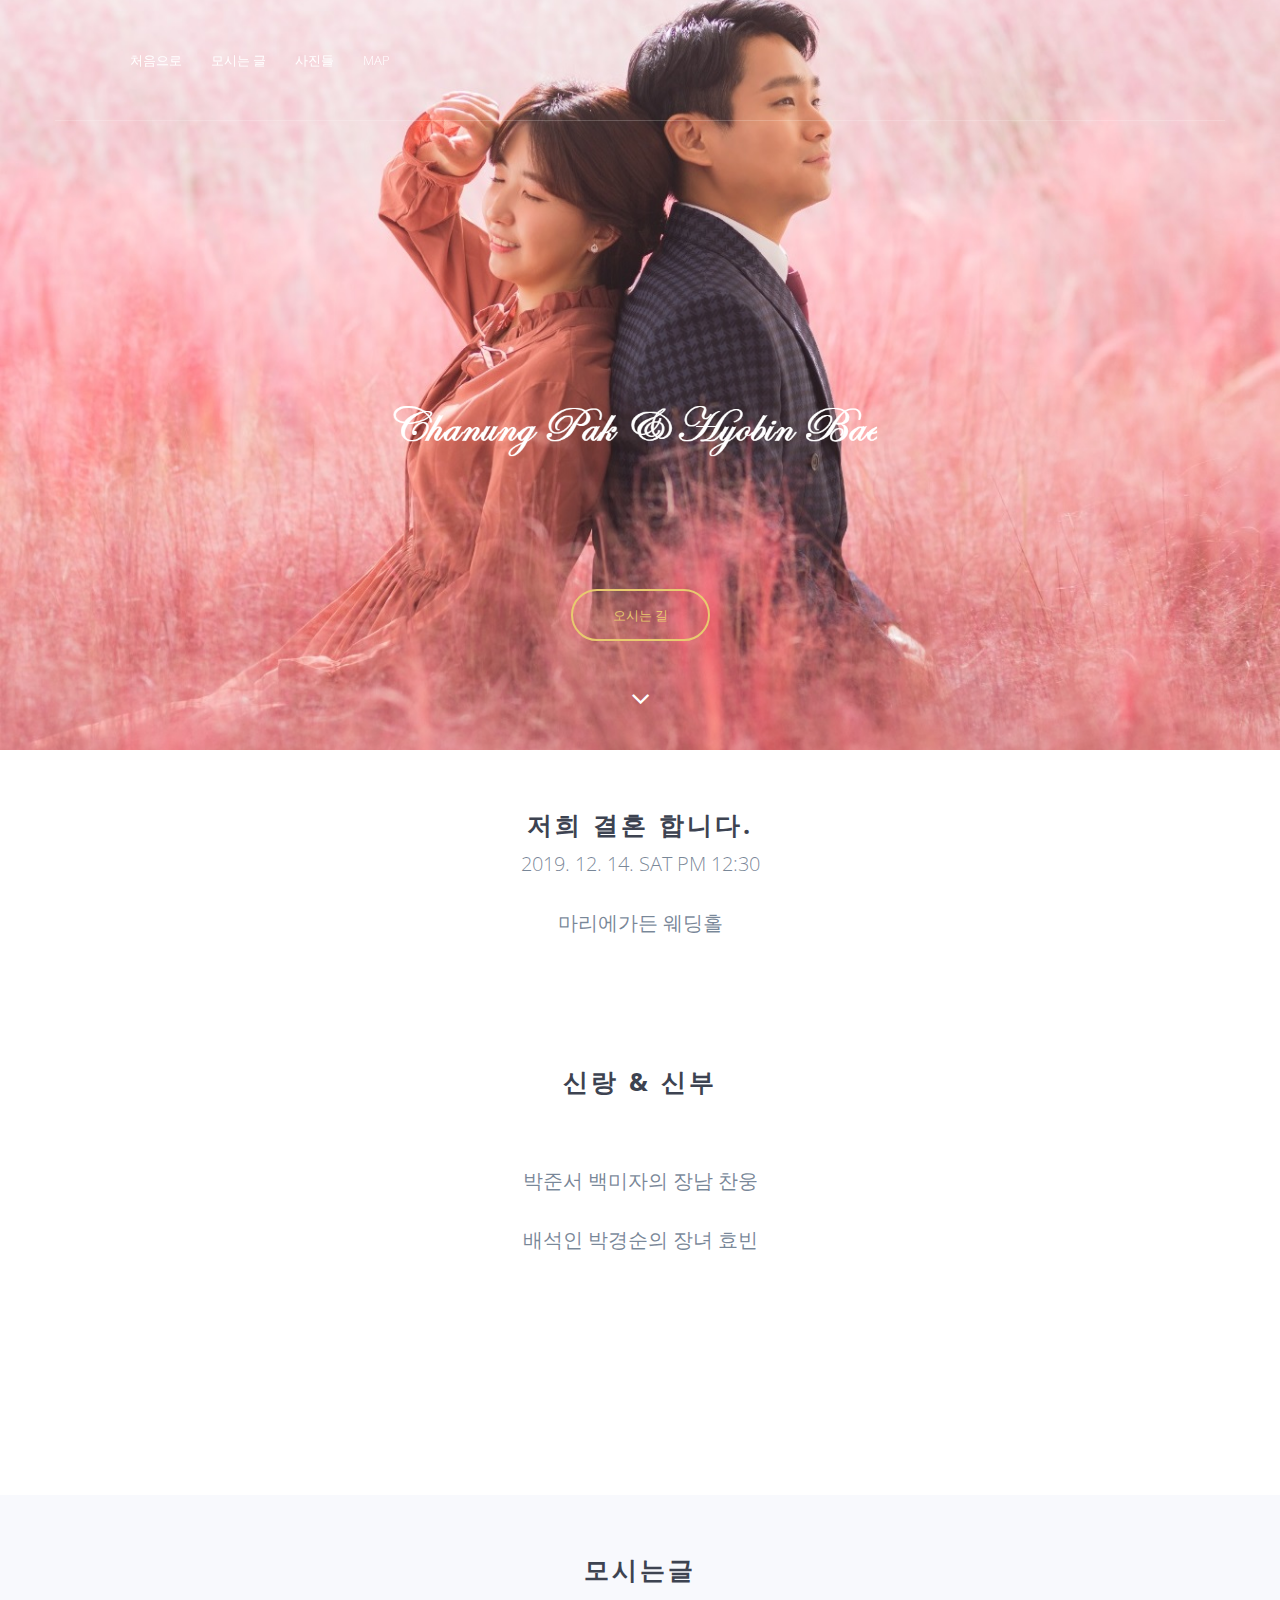
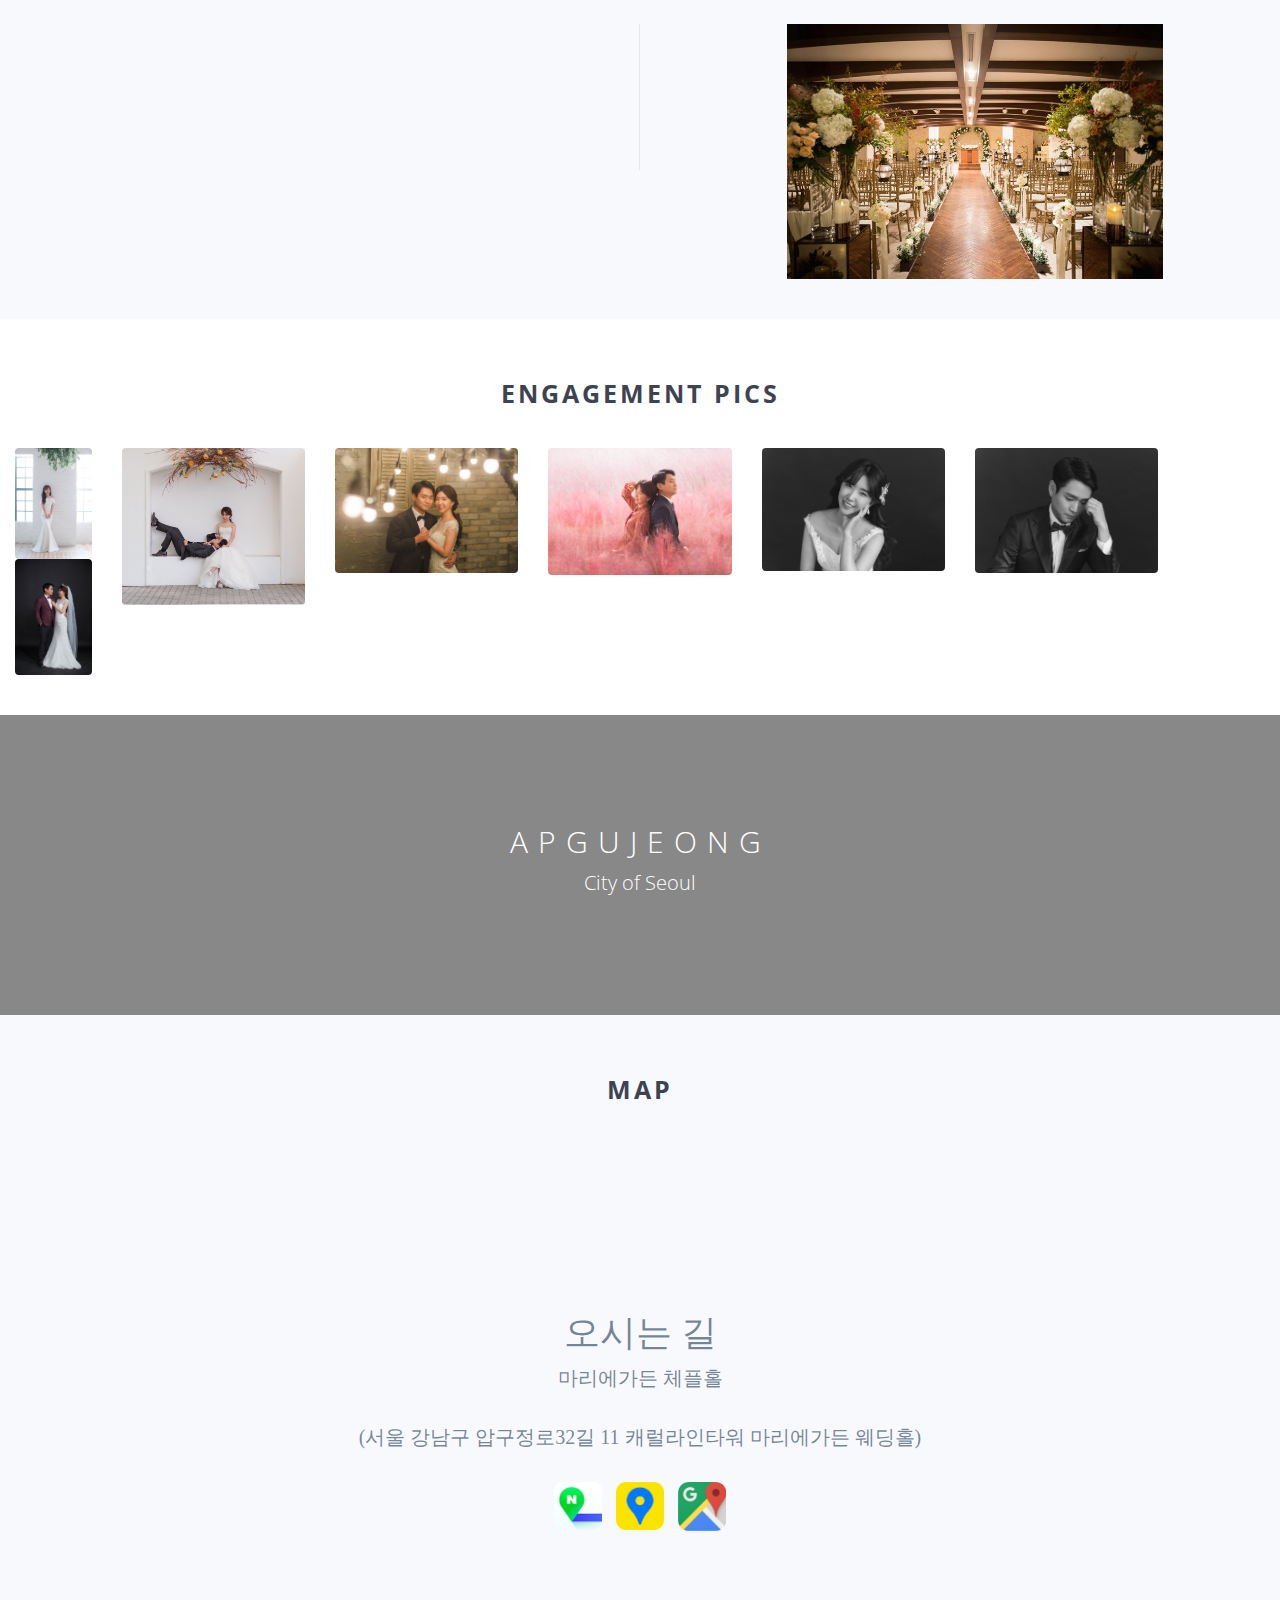
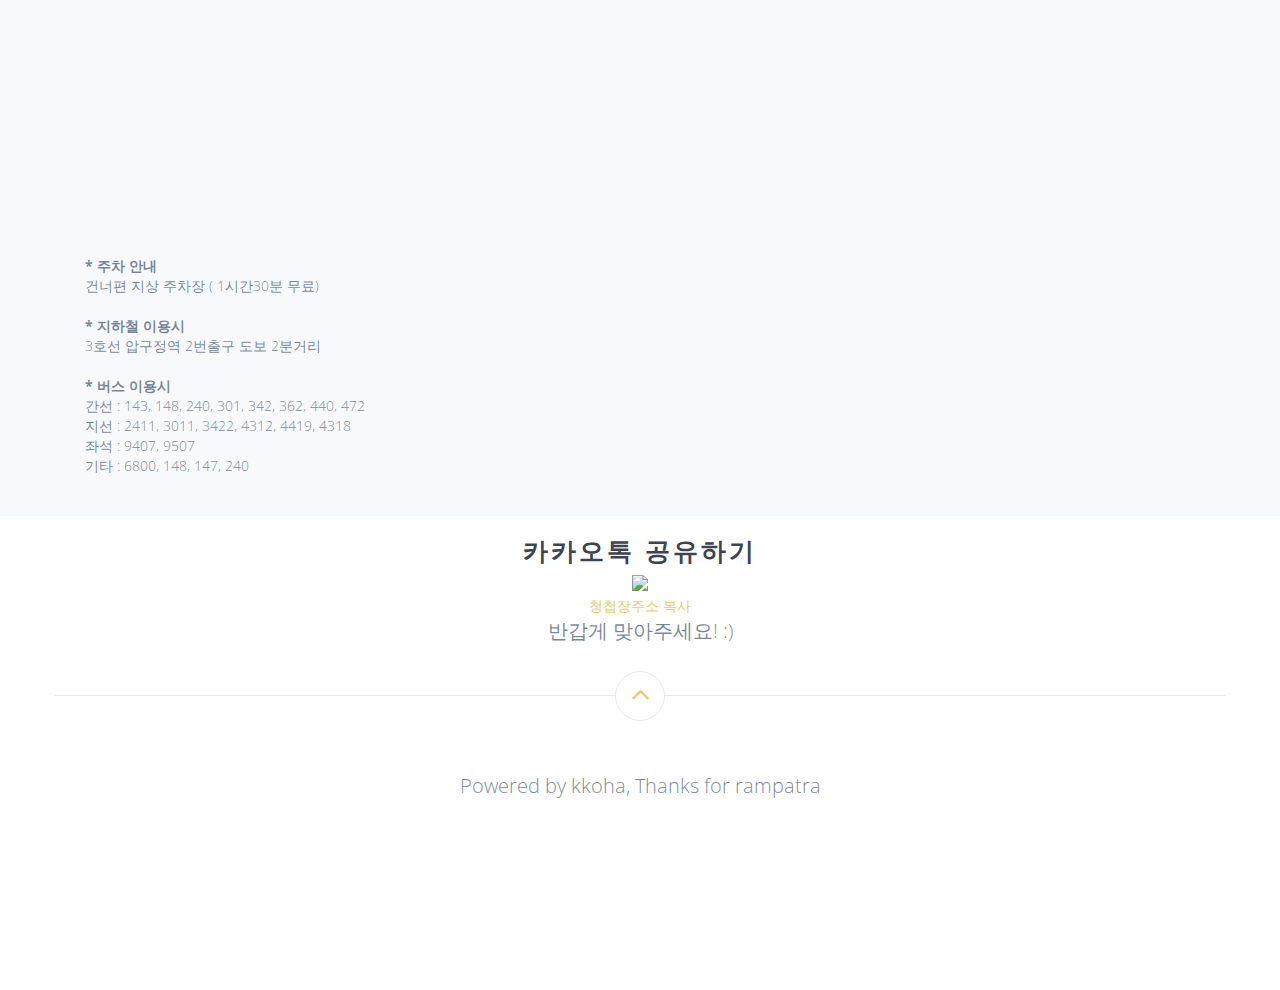
==== index.html @ 5981af70 "Update index.html" ====
<!doctype html>
<!--[if lt IE 7]>
<html class="no-js lt-ie9 lt-ie8 lt-ie7" lang="en"> <![endif]-->
<!--[if IE 7]>
<html class="no-js lt-ie9 lt-ie8" lang="en"> <![endif]-->
<!--[if IE 8]>
<html class="no-js lt-ie9" lang="en"> <![endif]-->
<!--[if gt IE 8]><!-->
<html class="no-js" lang="en"> <!--<![endif]-->
<head>
    <meta charset="utf-8">
    <meta http-equiv="X-UA-Compatible" content="IE=edge"/>
    <title>박찬웅과 배효빈의 결혼식</title>
    <meta name="description" content="We would like to invite you to our big day.">
    <meta name="viewport" content="width=device-width, initial-scale=1">
    <meta name="theme-color" content="#ffffff">
    <meta property="og:title" content="박찬웅과 배효빈의 결혼식">
    <meta property="og:description" content="We would like to invite you to our big day.">
    <meta property="og:type" content="website">
    <link rel="manifest" href="manifest.json">
    <link rel="mask-icon" href="safari-pinned-tab.svg" color="#5bbad5">
    <link rel="stylesheet" href="css/normalize.min.css">
    <link rel="stylesheet" href="css/bootstrap.min.css">
    <link rel="stylesheet" href="css/jquery.fancybox.css">
    <link rel="stylesheet" href="css/flexslider.css">
    <link rel="stylesheet" href="css/styles.min.css">
    <link rel="stylesheet" href="css/queries.css">
    <link rel="stylesheet" href="css/animate.min.css">
    <link rel="stylesheet" href="css/font-awesome.min.css">
    <script src="js/vendor/modernizr-2.8.3-respond-1.4.2.min.js"></script>
    <div id="fb-root"></div>
    <script async defer crossorigin="anonymous" src="https://connect.facebook.net/en_US/sdk.js#xfbml=1&version=v5.0"></script>
    <script src="https://ajax.googleapis.com/ajax/libs/jquery/1.11.2/jquery.min.js"></script>
    <script>window.jQuery || document.write('<script src="js/vendor/jquery-1.11.2.min.js"><\/script>')</script>
    <script src="https://developers.kakao.com/sdk/js/kakao.min.js"></script>
    <script src="js/jquery.fancybox.pack.js"></script>
    <script src="js/vendor/bootstrap.min.js"></script>
    <script src="js/jquery.flexslider-min.js"></script>
    <script src="js/jquery.mb.YTPlayer.min.js"></script>
    <script src="js/jquery.waypoints.min.js"></script>
    <script src="js/vendor/ouical.js"></script>
    <script src="js/scripts.min.js"></script>
</head>
<body id="top">
<!--[if lt IE 8]>
<p class="browserupgrade">You are using an <strong>outdated</strong> browser. Please <a href="https://browsehappy.com/">upgrade
    your browser</a> to improve your experience.</p>
<![endif]-->

<script type="text/javaScript">
    function is_ie() {
      if(navigator.userAgent.toLowerCase().indexOf("chrome") != -1) return false;
      if(navigator.userAgent.toLowerCase().indexOf("msie") != -1) return true;
      if(navigator.userAgent.toLowerCase().indexOf("windows nt") != -1) return true;
      return false;
    }
     
    function copy_to_clipboard(str) {
      if( is_ie() ) {
        window.clipboardData.setData("Text", str);
        alert("복사되었습니다.");
        return;
      }
      prompt("Ctrl+C를 눌러 복사하세요.", str);
    }
    </script>


<section class="hero">
    <section class="navigation">
        <header>
            <div class="header-content">
                <div class="header-nav">
                    <nav>
                        <ul class="primary-nav">
                            <li><a href="#intro">처음으로</a></li>
                            <li><a href="#events">모시는 글</a></li>
                            <li><a href="#eng-pics">사진들</a></li>
                            <li><a href="#map" >Map</a></li>
                        </ul>
                    </nav>
                </div>
                <div class="navicon">
                    <a class="nav-toggle" href="#"><span></span></a>
                </div>
            </div>
        </header>
    </section>
    <div class="container">
        <div class="row">
            <div class="col-md-10 col-md-offset-1">
                <div class="hero-content text-center">
                    <img src="img/logo-lg.png">
                </div>
            </div>
        </div>
        <div class="row">
            <div class="col-sm-4 hidden-xs"></div>
            <div class="col-sm-4 hidden-xs text-center"><a href="#rsvp"
                                                           class="btn btn-accent btn-large rsvp-btn">오시는 길</a></div>
            <div class="col-sm-4 hidden-xs"></div>
        </div>
    </div>
    <div class="down-arrow floating-arrow"><a href="#invitation"><i class="fa fa-angle-down"></i></a></div>
</section>

<section id="invitation" class="section-padding">
    <div class="container">
        <div class="row">
            <div class="col-md-12 text-center">
                <h3>저희 결혼 합니다.</h3>
                <p>2019. 12. 14. SAT PM 12:30  </p>
                <p>마리에가든 웨딩홀 </p>


            </div>
        </div>
    </div>
</section>

<section id="intro">
    <div class="container">
        <div class="row">
            <div class="col-md-12 text-center">
                <h3 class="header">신랑 & 신부</h3>
            </div>
        </div>
        <div class="row">
		
            <div class="col-md-3 hidden-sm hidden-xs">
			
			<img src="img/chan.jpg" class="wp1"></div>
            <div class="col-md-6">
			    <p>                   
                    <p>박준서 백미자의 장남 찬웅 </p>
                    <p>배석인 박경순의 장녀 효빈</p>
                </p>
            </div>
					
            <div class="col-md-3 hidden-sm hidden-xs">
			
			<img src="img/bae.jpg" class="wp2"></div>
        </div>
		
		
        <div class="row">
            <div class="col-sm-4 col-sm-push-2 col-xs-6 hidden-md hidden-lg">
			<img src="img/chan.jpg" class="wp8">
			</div>
            <div class="col-sm-4 col-sm-push-2 col-xs-6 hidden-md hidden-lg">
			<img src="img/bae.jpg" class="wp9"></div>
        </div>
    </div>
</section>

<section class="events section-padding" id="events">
    <div class="container">
        <div class="row">
            <div class="col-md-12">
                <h3 class="header" align="center" >모시는글</h3>
            </div>
        </div>
        <div class="row">
            <div class="col-md-6 col-sm-12 col-xs-12 leftcol">
                <div class="wp3" align="center">
                    <p><strong>사랑</strong>
                    으로 둘보다 나은 하나가 되는<br> 
                    자리에 귀중한 시간을 내셔서 <br> 
                    저희 두 사람의 출발을 함께 <br>
                    기뻐해주시면 감사하겠습니다.
                </div>

            </div>
            <div class="col-md-6 col-sm-12 col-xs-12 rightcol">

                     <center><img src="img/wedding.jpg" style="width: 80%; height: 80%;""></center>
               
               </div>
            </div>
        </div>

        <!--<div class="row">
            <div class="col-xs-12 section-border section-padding">
            </div>
        </div>-->
    </div>
</section>

<section id="eng-pics" class="section-padding">
    <div class="container-fluid">
        <div class="row">
            <div class="col-md-12 text-center">
                <h3 class="header">Engagement Pics</h3>
            </div>
        </div>
		
        <div class="row">
            <div class="col-md-1">
                <a class="fancybox" rel="group" href="img/eng_pics/1.jpg">
                    <div class="img-wrap">
                        <div class="overlay">
                            <i class="fa fa-search"></i>
                        </div>
                        <img src="img/eng_pics/1.jpg" alt=""/>
                    </div>
                </a>
				
				<a class="fancybox" rel="group" href="img/eng_pics/2.jpg">
                    <div class="img-wrap">
                        <div class="overlay">
                            <i class="fa fa-search"></i>
                        </div>
                        <img src="img/eng_pics/2.jpg" alt=""/>
                    </div>
                </a>
				
            </div>

            <div class="col-md-2">
                <a class="fancybox" rel="group" href="img/eng_pics/3.jpg">
                    <div class="img-wrap">
                        <div class="overlay">
                            <i class="fa fa-search"></i>
                        </div>
                        <img src="img/eng_pics/3.jpg" alt=""/>
                    </div>
                </a>
            </div>
            <div class="col-md-2">
                <a class="fancybox" rel="group" href="img/eng_pics/4.jpg">
                    <div class="img-wrap">
                        <div class="overlay">
                            <i class="fa fa-search"></i>
                        </div>
                        <img src="img/eng_pics/4.jpg" alt=""/>
                    </div>
                </a>
            </div>
            <div class="col-md-2">

			    <a class="fancybox" rel="group" href="img/eng_pics/7.jpg">
                    <div class="img-wrap">
                        <div class="overlay">
                            <i class="fa fa-search"></i>
                        </div>
                        <img src="img/eng_pics/7.jpg" alt=""/>
                    </div>
                </a>
            </div>
			<div class="col-md-2">
                <a class="fancybox" rel="group" href="img/eng_pics/5.jpg">
                    <div class="img-wrap">
                        <div class="overlay">
                            <i class="fa fa-search"></i>
                        </div>
                        <img src="img/eng_pics/5.jpg" alt=""/>
                    </div>
                </a>
            </div>
            <div class="col-md-2">
				<a class="fancybox" rel="group" href="img/eng_pics/6.jpg">
                    <div class="img-wrap">
                        <div class="overlay">
                            <i class="fa fa-search"></i>
                        </div>
                        <img src="img/eng_pics/6.jpg" alt=""/>
                    </div>
                </a>
            </div>

        </div>
    </div>

</section>

<section id="video-bg" >
    <div id="bgndVideo" class="player"
         data-property="{videoURL:'https://www.youtube.com/watch?v=lXJ9ZAc-W9s',containment:'#video-bg',autoPlay:true, mute:true, showControls:false, startAt:80, stopAt:113, opacity:1}">
    </div>
    <div id="video-content">
        <h5>Apgujeong</h5>
        <p>City of Seoul</p>
    </div>
</section>


<section class="events section-padding" id="map">
    <div class="container">
        <div class="row">
            <div class="col-md-12">
                <h3 class="header" align="center" >Map</h3>
            </div>
        </div>
        
		<div id="map-canvas"></div>
	
        <div id="map-content-wrapper" class="container pointer-events-none"></div>
	            <div class="container"></div>
                <div class="col text-center">
                    <h2 class="h1" style="font-family: 'Noto Serif KR', serif;">오시는 길</h2>
                    <div>
                        <p style="font-family: 'Noto Serif KR', serif;">마리에가든 체플홀</p>
                        <p style="font-family: 'Noto Serif KR', serif;">(서울 강남구 압구정로32길 11 캐럴라인타워 마리에가든 웨딩홀)</p>
                    </div>
                </div>

                <div class="form-group">
                    <div class="col-md-12">
                        <div class="my-3 text-center">
                            <a href="http://naver.me/5dnGB0ja">
                                <img alt="naver-map" class="map-icon" id="naver-map"
                                     src="img/map/naver-map.png"/>
                            </a>
                            <a href="http://kko.to/ZXNr7bbjo">
                                <img alt="kakao-map" class="map-icon" id="kakao-map"
                                     src="img/map/kakao-map.png"/>
                            </a>
                            <a href="https://goo.gl/maps/QD9dw4HQhmF4rSKL8">
                                <img alt="google-map" class="map-icon" id="google-map"
                                     src="img/map/google-map.png"/>
                            </a>
                        </div>
                        <div class="col text-center">
                        </div>
                        <div class="my-3">
                            <iframe src="https://www.google.com/maps/embed?pb=!1m18!1m12!1m3!1d1582.0946022073895!2d127.02917629324205!3d37.52703697417738!2m3!1f0!2f0!3f0!3m2!1i1024!2i768!4f13.1!3m3!1m2!1s0x357ca38fcc026571%3A0xd9fa70b0bac891ad!2z66eI66as7JeQ6rCA65Og!5e0!3m2!1sen!2skr!4v1572422583809!5m2!1sen!2skr" width="100%" height="300" frameborder="0" style="border:0" allowfullscreen></iframe>
                        </div>

                        
    <br>
    <b>* 주차 안내 </b><br>
    건너편 지상 주차장 ( 1시간30분 무료)<br><br>
    <b>* 지하철 이용시</b><br>
    3호선 압구정역 2번출구 도보 2분거리<br><br>
    <b>* 버스 이용시</b><br>
    간선 : 143, 148, 240, 301, 342, 362, 440, 472<br>
    지선 : 2411, 3011, 3422, 4312, 4419, 4318<br>
    좌석 : 9407, 9507<br>
    기타 : 6800, 148, 147, 240<br>
                    </div>
                </div>


    </div>
</section>
	
<section class="rsvp text-center" id="rsvp">

    <div id="rsvp-modal" class="modal fade" tabindex="-1" role="dialog">
        <div class="modal-dialog" role="document">
            <div class="modal-content">
                <div class="modal-body">
                    <button type="button" class="close" data-dismiss="modal" aria-label="Close"><span>&times;</span>
                    </button>
                    <div class="section-padding">
                        <h3>Thank you!</h3>
                        <p>We are glad to see you join us on our big day.</p>
                        <div id="add-to-cal"></div>
                    </div>
                </div>
            </div><!-- /.modal-content -->
        </div><!-- /.modal-dialog -->
    </div><!-- /.modal -->

    <div class="container">
        <div class="row">
            <div class="col-md-6 col-md-offset-3">
                <h3>카카오톡 공유하기</h3>
				
</div> 
</div> 
</div> 

<a id="kakao-link-btn" href="javascript:;">
        <img src="https://developers.kakao.com/assets/img/about/logos/kakaolink/kakaolink_btn_medium.png"  style="padding-bottom:5px;" />
        </a>
        
        <script type='text/javascript'>
          //<![CDATA[
            // // 사용할 앱의 JavaScript 키를 설정해 주세요.
            Kakao.init('a11f3023c709517d537151493f6bc626');
            // // 카카오링크 버튼을 생성합니다. 처음 한번만 호출하면 됩니다.
            Kakao.Link.createDefaultButton({
              container: '#kakao-link-btn',
              objectType: 'feed',
              content: {
                title: '박찬웅♥배효빈의 결혼식에 초대합니다.',
                description: '2019년 12월 14일 오후 12시 30분 \n마리에가든',
                imageUrl: 'https://kkoha.github.io/wedding-card/img/hero-min.jpg',
            imageWidth: 412 ,
            imageHeight: 240 ,
                link: {
                  mobileWebUrl: 'https://kkoha.github.io/wedding-card/',
                  webUrl: 'https://kkoha.github.io/wedding-card/'
                }
              },
              buttons: [
                {
                  title: '웹으로 보기',
                  link: {
                    mobileWebUrl: 'https://kkoha.github.io/wedding-card/',
                    webUrl: 'https://kkoha.github.io/wedding-card/'
                  }
                } 
              ]
            });
          //]]>
        </script>
<br>
<a href="#" onclick="copy_to_clipboard('https://kkoha.github.io/wedding-card/');">청첩장주소 복사</a> 

<p class="ned-lead animate-box">반갑게 맞아주세요! :) </p> <br>

<div class="fb-comments" data-href="https://kkoha.github.io/wedding-card/" data-width="" data-numposts="5"></div>

<footer>
    <div class="container">
        <div class="row">
            <div class="col-sm-12 text-center content">
                <span class="to-top-wrapper"><a href="#top" class="to-top"><i class="fa fa-angle-up"></i></a></span>
				<p>Powered by kkoha, Thanks for rampatra</p>
            </div>
        </div>
    </div>
</footer>

</body>
</html>
---- css/styles.min.css ----
@import url(https://fonts.googleapis.com/css?family=Open+Sans:300italic,400italic,600italic,700italic,800italic,400,300,600,700,800);@import url(https://fonts.googleapis.com/css?family=Merriweather:400,300,400italic,300italic,700,700italic);@import url(https://fonts.googleapis.com/css?family=Nunito:400,300,700);p{font-size:20px;line-height:29px;color:rgba(28,54,83,0.6);padding-bottom:20px}h1{font-size:60px}h2{font-size:40px;font-weight:300;color:#3D4351}h3{color:#3D4351;font-size:25px;font-weight:700;text-transform:uppercase;letter-spacing:3px;line-height:29px}h4{font-size:18px}h5{font-size:15px;color:#3D4351;text-transform:uppercase;font-weight:500}.btn{font-size:13px;border:solid 2px;-moz-border-radius:40px;-webkit-border-radius:40px;border-radius:40px;display:inline-block;text-transform:uppercase}.btn:hover,.btn:focus{color:#fff;border-color:#e8ca6f;background-color:#e8ca6f}.btn-white{font-size:13px;border:solid 2px;-moz-border-radius:40px;-webkit-border-radius:40px;border-radius:40px;display:inline-block;border-color:#fff}.btn-white:hover,.btn-white:focus{color:#e8ca6f;border-color:#e8ca6f}.btn-fill{color:#fff;border:solid 2px #e8ca6f;-moz-border-radius:40px;-webkit-border-radius:40px;border-radius:40px;display:inline-block;text-transform:uppercase;background-color:#e8ca6f}.btn-fill:hover,.btn-fill:focus{color:#fff;background-color:#d3b56a;border-color:#d3b56a}.btn-small{padding:8px 30px}.btn-large{padding:15px 40px}.btn-margin-right{margin-right:20px}section.intro,section.features-extra,section.rsvp{background:#fff}section.features,section.events,section.blog{background:#f8f9fd}.group:after{content:"";display:table;clear:both}.no-padding{padding:0}.no-margin{margin:0}a{color:#e8ca6f;-webkit-transition-timing-function:ease;transition-timing-function:ease;-webkit-transition-duration:200ms;transition-duration:200ms;-webkit-transition-property:color, border-color, background-color;transition-property:color, border-color, background-color}a:hover,a:focus{color:#d3b56a;text-decoration:none}body{font-family:"Open Sans",sans-serif;font-weight:300;color:rgba(28,54,83,0.6);-webkit-text-size-adjust:100%}*:focus{outline:none !important}ul,ol{margin:0;padding:0}ul li{list-style:none}section .header{padding-bottom:30px}.section-padding{padding:40px 0}.section-border{border-bottom:1px solid #E6E9EA}.tooltip{position:absolute;z-index:1070;display:block;font-family:"Helvetica Neue", Helvetica, Arial, sans-serif;font-size:12px;font-weight:normal;line-height:1.4;visibility:visible;filter:alpha(opacity=0);opacity:0}.tooltip.in{filter:alpha(opacity=90);opacity:.9}.tooltip.top{padding:5px 0;margin-top:-3px}.tooltip.right{padding:0 5px;margin-left:3px}.tooltip.bottom{padding:5px 0;margin-top:3px}.tooltip.left{padding:0 5px;margin-left:-3px}.tooltip-inner{max-width:200px;padding:3px 8px;color:#fff;text-align:center;text-decoration:none;text-transform:capitalize;background-color:#000;border-radius:4px}.pulse2{animation-name:pulse2;animation-duration:1s;animation-iteration-count:infinite;animation-timing-function:linear}@keyframes pulse2{0%{transform:scale(1.1)}50%{transform:scale(0.8)}100%{transform:scale(1)}}.floating-arrow{animation-name:floating-arrow;animation-duration:2s;animation-iteration-count:infinite;animation-timing-function:ease-in-out}@keyframes floating-arrow{from{transform:translate(-50%, 0)}65%{transform:translate(-50%, 15px)}to{transform:translate(-50%, 0)}}.floating-logo{animation-name:floating-logo;animation-duration:2s;animation-iteration-count:infinite;animation-timing-function:ease-in-out}@keyframes floating-logo{from{transform:translate(-50%, 0)}50%{transform:translate(-50%, 10px)}to{transform:translate(-50%, 0)}}.wp1,.wp2,.wp3,.wp4,.wp5,.wp6,.wp7,.wp8,.wp9{visibility:hidden}.wp8,.wp9{-webkit-animation-delay:0.3s;animation-delay:0.3s}.bounceInLeft,.bounceInRight,.fadeInUp,.fadeInUpDelay,.fadeInDown,.fadeInUpD,.fadeInLeft,.fadeInRight,.bounceInDown{visibility:visible}.header-nav.open{visibility:visible;opacity:0.9;-webkit-transition:opacity 0.5s;transition:opacity 0.5s}.nav-toggle{position:absolute;top:0;right:15px;z-index:999999;padding:10px 35px 16px 0;cursor:pointer}.nav-toggle:focus{outline:none}.nav-toggle span,.nav-toggle span:before,.nav-toggle span:after{content:"";position:absolute;display:block;width:35px;height:3px;-moz-border-radius:1px;-webkit-border-radius:1px;border-radius:1px;background:#fff;cursor:pointer}.nav-toggle span:before{top:-10px}.nav-toggle span:after{bottom:-10px}.nav-toggle span,.nav-toggle span:before,.nav-toggle span:after{-moz-transition:all 300ms ease-in-out;-o-transition:all 300ms ease-in-out;-webkit-transition:all 300ms ease-in-out;transition:all 300ms ease-in-out}.nav-toggle.active span{background-color:transparent}.nav-toggle.active span:before,.nav-toggle.active span:after{top:0}.nav-toggle.active span:before{-moz-transform:rotate(45deg);-ms-transform:rotate(45deg);-o-transform:rotate(45deg);-webkit-transform:rotate(45deg);transform:rotate(45deg)}.nav-toggle.active span:after{top:10px;-moz-transform:translatey(-10px) rotate(-45deg);-ms-transform:translatey(-10px) rotate(-45deg);-o-transform:translatey(-10px) rotate(-45deg);-webkit-transform:translatey(-10px) rotate(-45deg);transform:translatey(-10px) rotate(-45deg)}.navicon{position:absolute;height:26px;right:10px;top:48px;visibility:hidden;transition:all 300ms ease-in-out}.hero{min-height:750px;background:url("../img/hero-min.jpg") center center;-webkit-background-size:cover;-moz-background-size:cover;-o-background-size:cover;background-size:cover;position:relative}.hero .down-arrow a{color:#fff}.hero h1{color:#fff;margin-bottom:40px}.hero p.intro{color:#fff;font-size:20px;font-weight:300;margin-bottom:80px}.hero .hero-content{padding-top:40%}.hero .hero-content img{width:55%;margin-bottom:12%}.navigation{transition:all 300ms ease-in-out;position:fixed;width:100%;z-index:999}.fixed{position:fixed;background-color:rgba(55,36,40,0.88);z-index:999;width:100%}header{padding:50px 0;border-bottom:solid 1px rgba(255,255,255,0.2);position:relative;width:1170px;margin:0 auto;transition:padding 300ms ease-in-out}header a{color:#fff;text-transform:uppercase;font-size:13px}header a.login{margin-right:20px}header .logo{display:inline-block}header .logo img{height:19px}header ul.primary-nav{margin:0 0 0 75px;padding:0}header ul.primary-nav li{display:inline}header ul.primary-nav li a{color:#fff;padding-right:25px}header ul.primary-nav li a:hover{color:#e8ca6f}header ul.primary-nav li:last-child a{padding-right:0px}header ul.member-actions li{display:inline}header ul.member-actions li a{color:#fff}header ul.member-actions li a:hover{color:#e8ca6f}header .header-nav{display:inline-block}header .member-actions{position:absolute;right:0;top:41px;transition:all 300ms ease-in-out}.down-arrow{color:#fff;font-size:30px;position:absolute;bottom:30px;left:50%;transform:translateX(-50%)}.share-bar{margin-top:20px}.intro span.icon{font-size:40px;color:#e8ca6f;font-weight:bold}.intro-icon{display:inline-block;vertical-align:top;padding:6px 0 0 0;margin-right:20px;width:40px}.intro-content{display:inline-block;width:80%}#intro{padding-top:40px}#intro img{width:100%;height:auto}#intro p{text-align:center}.features{position:relative}.features p{margin-bottom:0;padding-bottom:0}.features h3{margin:0 0 20px 0}.features span.icon{font-size:35px;color:#e8ca6f;font-weight:bold}.features .feature-icon{display:inline-block;vertical-align:top;padding:6px 0 0 0;margin-right:20px;width:35px}.features .feature-content{display:inline-block;width:75%}.features .intro-icon{display:inline-block;vertical-align:top;padding:6px 0 0 0;margin-right:20px}.features .intro-content{display:inline-block;width:80%}.features ul.features-stack{margin-top:50px}.features ul.features-stack li{margin-top:20px;padding-bottom:20px;border-bottom:solid 1px #E6E9EA}.features ul.features-stack li:last-child{padding-bottom:0px;border-bottom:none}.features .ipad-wrap{width:706px;height:1002px;background:url("../img/ipad-device.png") no-repeat center center;z-index:1}.features .iphone-wrap{width:304px;height:620px;background:url("../img/iphone6.png") no-repeat center center;position:absolute;left:530px;bottom:129px;z-index:2}.features .device-showcase{position:absolute;bottom:-365px;right:61%}.features .responsive-feature-img,.features-extra .responsive-feature-img{display:none}.devices{position:relative}.features-extra{position:relative;z-index:3}.features-extra .btn{margin-top:20px}.features-extra .macbook-wrap{position:absolute;width:916px;height:540px;background:url("../img/macbook-pro.png") no-repeat center center;top:114px;z-index:4;left:50%}.hero-strip{margin-top:120px;background:#333844 url("../img/polygonal-bg.jpg") no-repeat center center;padding-bottom:190px;position:relative}.hero-strip i{font-family:"Nunito",sans-serif;font-weight:300;font-size:25px;color:#F69D52;vertical-align:top;margin-left:-8px;font-style:normal}.hero-strip h2{color:#fff;margin:0 0 20px 0}.hero-strip p{color:#ACB1B4}.hero-strip .btn{margin-top:10px}.hero-strip .logo-placeholder{width:230px;height:230px;position:absolute;bottom:-285px;left:50%;transform:translateX(-50%)}.events .leftcol{padding-right:100px;border-right:solid 1px #E6E9EA}.events .rightcol{padding-left:100px}.events .time{font-size:13px;font-style:italic;text-transform:lowercase;color:rgba(28,54,83,0.6)}.blog{padding-bottom:120px}.blog img{width:100%;height:auto;-moz-transition:all 300ms ease-in-out;-o-transition:all 300ms ease-in-out;-webkit-transition:all 300ms ease-in-out;transition:all 300ms ease-in-out}.blog h2{font-size:11px;color:#ACB1B4;font-weight:500;text-transform:uppercase;margin-top:35px}.blog .btn{margin-top:20px}.blog .blog-img-wrap{position:relative;overflow:hidden}.blog .blog-img-wrap .overlay{position:absolute;width:100%;height:100%;background-color:rgba(255,255,255,0.5);-moz-transition:all 300ms ease-in-out;-o-transition:all 300ms ease-in-out;-webkit-transition:all 300ms ease-in-out;transition:all 300ms ease-in-out;-ms-filter:"progid:DXImageTransform.Microsoft.Alpha(Opacity=0)";filter:alpha(opacity=0);opacity:0}.blog .blog-img-wrap i{color:#fff;font-size:20px;position:absolute;width:20px;height:20px;top:25px;right:35px}.blog .blog-img-wrap:hover img,.blog .blog-img-wrap:focus img{-moz-transform:scale(1.1);-ms-transform:scale(1.1);-o-transform:scale(1.1);-webkit-transform:scale(1.1);transform:scale(1.1)}.blog .blog-img-wrap:hover .overlay,.blog .blog-img-wrap:focus .overlay{-ms-filter:"progid:DXImageTransform.Microsoft.Alpha(Opacity=1)";filter:alpha(opacity=1);opacity:1;z-index:9}.blog figcaption i{margin-left:5px;font-size:15px}.blog figcaption a.blog-post-title{color:rgba(28,54,83,0.6)}.blog figcaption a.blog-post-title:hover,.blog figcaption a.blog-post-title:focus{color:#3D4351}#instagram img{width:100%}#eng-pics img{width:100%;height:auto;-moz-transition:all 300ms ease-in-out;-o-transition:all 300ms ease-in-out;-webkit-transition:all 300ms ease-in-out;transition:all 300ms ease-in-out}#eng-pics .img-wrap{position:relative;overflow:hidden;border-radius:4px}#eng-pics .img-wrap .overlay{position:absolute;width:100%;height:100%;background-color:rgba(255,255,255,0.5);-moz-transition:all 300ms ease-in-out;-o-transition:all 300ms ease-in-out;-webkit-transition:all 300ms ease-in-out;transition:all 300ms ease-in-out;-ms-filter:"progid:DXImageTransform.Microsoft.Alpha(Opacity=0)";filter:alpha(opacity=0);opacity:0}#eng-pics .img-wrap i{color:#fff;font-size:15px;position:absolute;width:15px;height:15px;top:6px;right:6px}#eng-pics .img-wrap:hover img,#eng-pics .img-wrap:focus img{-moz-transform:scale(1.1);-ms-transform:scale(1.1);-o-transform:scale(1.1);-webkit-transform:scale(1.1);transform:scale(1.1)}#eng-pics .img-wrap:hover .overlay,#eng-pics .img-wrap:focus .overlay{-ms-filter:"progid:DXImageTransform.Microsoft.Alpha(Opacity=1)";filter:alpha(opacity=1);opacity:1;z-index:9}#eng-pics .diamond{width:230px;height:230px;position:absolute;bottom:-145px;left:50%;transform:translateX(-50%);z-index:500}#eng-pics .ring{width:75px;height:75px;border-radius:75px;border:10px solid #d0d3d4;position:absolute;left:34%;top:75%;z-index:-1}#video-bg{height:300px}#video-content{width:100%;height:100%;padding-top:100px;position:relative;background:rgba(17,17,17,0.5);text-align:center}#video-content h5{color:#ffffff;font-size:30px;font-weight:300;letter-spacing:10px}#video-content p{color:#ffffff}#map-canvas{height:500px;width:100%}#map-content-wrapper{position:relative;margin-top:-502px;margin-bottom:150px}#map-content{margin-top:40px;padding:50px 60px;background:#fff;-webkit-transition:opacity 0.5s, visibility 0.6s, margin-top 0.5s;transition:opacity 0.5s, visibility 0.6s, margin-top 0.5s}#btn-show-content{padding:20px;background:#fff;cursor:pointer;display:inline-block;-webkit-transition:opacity 0.5s, visibility 0.6s, margin-top 0.5s;transition:opacity 0.5s, visibility 0.6s, margin-top 0.5s}.toggle-map-content{opacity:0;visibility:hidden}.pointer-events-none{pointer-events:none}.pointer-events-auto{pointer-events:auto}.rsvp{padding-bottom:140px}.rsvp .rsvp-form .rsvp-btn{padding:15px 0;border-radius:3px;width:100%;font-size:13px}.rsvp .rsvp-form .form-input-group{width:100%;height:55px;margin:0 auto 10px;-moz-border-radius:5px;-webkit-border-radius:5px;border-radius:5px;border:solid 1px #E6E9EA;text-align:left;position:relative}.rsvp .rsvp-form .form-input-group i{color:#e8ca6f;font-size:15px}.rsvp .rsvp-form .form-input-group i:after{content:"";height:30px;width:1px;border-right:solid 1px #E6E9EA;position:absolute;top:50%;left:30px;transform:translateY(-50%)}.rsvp .rsvp-form .form-input-group i.fa-user,.rsvp .rsvp-form .form-input-group i.fa-users,.rsvp .rsvp-form .form-input-group i.fa-envelope,.rsvp .rsvp-form .form-input-group .fa-key{font-size:14px;position:absolute;top:50%;transform:translateY(-50%);margin-left:20px}.rsvp .rsvp-form .form-input-group input{padding-left:68px;width:100%;height:100%;-moz-border-radius:6px;-webkit-border-radius:6px;border-radius:6px;border:none}.rsvp .rsvp-form .form-input-group input::-webkit-input-placeholder{color:#BCC1C3}.rsvp .rsvp-form .form-input-group input:-moz-placeholder{color:#BCC1C3}.rsvp .rsvp-form .form-input-group input::-moz-placeholder{color:#BCC1C3}.rsvp .rsvp-form .form-input-group input:-ms-input-placeholder{color:#BCC1C3}footer .content{border-top:1px solid #E6E9EA;padding-bottom:20px}footer .to-top-wrapper{font-size:30px;display:block;cursor:pointer;margin:-25px auto 50px;border-radius:50%;width:50px;height:50px;border:1px solid #E6E9EA;background:#fff}footer .to-top-wrapper .to-top{display:block;-webkit-transition:all .3s ease-in-out;-moz-transition:all .3s ease-in-out;-ms-transition:all .3s ease-in-out;-o-transition:all .3s ease-in-out;transition:all .3s ease-in-out}footer .to-top-wrapper .to-top:hover{margin-top:-5px}footer span.fa-heart{color:#ff415c;font-size:18px;margin:0 2px}body.modal-open{padding-right:0 !important}.modal-body{padding:25px}
.map-image {
    display: block;
    margin-left: auto;
    margin-right: auto;
}
.map-icon {
    width: 48px;
    height: auto;
    margin-left: 5px;
    margin-right: 5px;
}
---- css/queries.css ----
@media screen and (max-width: 1200px) {
    header {
        width: 90%;
        margin: 0 auto;
    }

    .intro-content {
        display: inline-block;
        width: 70%;
    }

}

@media screen and (max-width: 1024px) {
    .hero .hero-content {
        padding-top: 50%;
    }
}

/* Responsive nav kicks in */
@media screen and (max-width: 991px) {
    header {
        width: 90%;
        padding-left: 25px;
    }

    .hero .hero-content {
        padding-top: 50%;
    }

    .header-nav {
        position: fixed;
        background-color: #000;
        width: 100%;
        height: 100%;
        top: 0;
        left: 0;
        z-index: 99999;
        visibility: hidden;
        opacity: 0;
        -webkit-transition: opacity 0.5s, visibility 0s 0.5s;
        transition: opacity 0.5s, visibility 0s 0.5s;
    }

    ul.member-actions {
        position: static;
    }

    .navicon {
        visibility: visible;
    }

    header .nav-wrapper {
        display: absolute;
    }

    header nav {
        position: relative;
        top: 45%;
        -moz-transform: translatey(-45%);
        -ms-transform: translatey(-45%);
        -o-transform: translatey(-45%);
        -webkit-transform: translatey(-45%);
        transform: translatey(-45%);
    }

    nav ul li a {
        color: #fff;
        font-size: 25px;
        text-transform: uppercase;
        font-weight: 600;
        -moz-transition: all 300ms ease-in-out;
        -o-transition: all 300ms ease-in-out;
        -webkit-transition: all 300ms ease-in-out;
        transition: all 300ms ease-in-out
    }

    nav ul li {
        margin-bottom: 25px
    }

    nav ul.primary-nav li {
        display: block;
    }

    nav ul.member-actions li {
        display: block;
    }

    nav a.login {
        margin-right: 0px;
    }

    nav ul.primary-nav {
        margin: 0;
        padding: 0;
        text-align: center;
    }

    nav ul.primary-nav li a {
        padding-right: 0;
    }

    nav .member-actions {
        position: static;
        padding: 0;
        text-align: center;
    }

    nav ul.primary-nav li,
    nav ul.member-actions li {
        -ms-filter: "progid:DXImageTransform.Microsoft.Alpha(Opacity=0)";
        filter: alpha(opacity=0);
        opacity: 0;
        -moz-transform: translate3d(0, -80px, 0);
        -ms-transform: translate3d(0, -80px, 0);
        -o-transform: translate3d(0, -80px, 0);
        -webkit-transform: translate3d(0, -80px, 0);
        transform: translate3d(0, -80px, 0);
        -moz-transition: -moz-transform 0.5s, opacity 0.5s;
        -o-transition: -o-transform 0.5s, opacity 0.5s;
        -webkit-transition: -webkit-transform 0.5s, opacity 0.5s;
        transition: transform 0.5s, opacity 0.5s;
        -moz-transition: -moz-transform 0.5s, opacity 0.5s;
        -o-transition: -o-transform 0.5s, opacity 0.5s;
        -webkit-transition: -webkit-transform 0.5s, opacity 0.5s;
        transition: transform 0.5s, opacity 0.5s
    }

    header .header-nav.open ul.primary-nav li,
    header .header-nav.open ul.member-actions li {
        -ms-filter: "progid:DXImageTransform.Microsoft.Alpha(Opacity=100)";
        filter: alpha(opacity=100);
        opacity: 1;
        -moz-transform: translate3d(0, 0, 0);
        -ms-transform: translate3d(0, 0, 0);
        -o-transform: translate3d(0, 0, 0);
        -webkit-transform: translate3d(0, 0, 0);
        transform: translate3d(0, 0, 0)
    }

    nav ul.primary-nav li:first-child {
        -moz-transition-delay: 0.05s;
        -o-transition-delay: 0.05s;
        -webkit-transition-delay: 0.05s;
        transition-delay: 0.05s
    }

    nav ul.primary-nav li:nth-child(2) {
        -moz-transition-delay: 0.1s;
        -o-transition-delay: 0.1s;
        -webkit-transition-delay: 0.1s;
        transition-delay: 0.1s
    }

    nav ul.primary-nav li:nth-child(3) {
        -moz-transition-delay: 0.15s;
        -o-transition-delay: 0.15s;
        -webkit-transition-delay: 0.15s;
        transition-delay: 0.15s
    }

    nav ul.primary-nav li:nth-child(4) {
        -moz-transition-delay: 0.2s;
        -o-transition-delay: 0.2s;
        -webkit-transition-delay: 0.2s;
        transition-delay: 0.2s
    }

    nav ul.member-actions li:first-child {
        -moz-transition-delay: 0.25s;
        -o-transition-delay: 0.25s;
        -webkit-transition-delay: 0.25s;
        transition-delay: 0.25s
    }

    nav ul.member-actions li:nth-child(2) {
        -moz-transition-delay: 0.30s;
        -o-transition-delay: 0.30s;
        -webkit-transition-delay: 0.30s;
        transition-delay: 0.30s
    }

    .intro-content {
        display: inline-block;
        width: 75%;
        margin-bottom: 30px;
    }

    .last {
        margin: 0;
    }

    .features {
        padding-bottom: 0;
    }

    .features .device-showcase,
    .features-extra .macbook-wrap {
        display: none;
    }

    .features .responsive-feature-img,
    .features-extra .responsive-feature-img {
        display: block;
        width: 85%;
        margin: 15% auto 0;
    }

    .features .responsive-feature-img img,
    .features-extra .responsive-feature-img img {
        width: 100%;
    }

    .hero-strip {
        margin-top: 0;
    }

    .events .leftcol {
        padding: 0 15px;
        margin-bottom: 15px;
        border-right: none;
    }

    .events .rightcol {
        padding: 0 20px;
    }
    
    #eng-pics .img-wrap {
        border-radius: 0;
    }

    #map-content-wrapper {
        margin-bottom: 40px;
    }
    
    #map-content {
        margin-top: 0;
        padding: 35px;
    }

    .rsvp {
        padding-top: 40px;
    }

    footer .social-share {
        display: none;
    }

    footer .footer-links {
        margin: 120px 0 120px 0;
    }
}

@media screen and (max-width: 640px) {
    .hero .hero-content {
        padding-top: 100%;
    }

    #eng-pics .img-wrap i {
        font-size: 25px;
        position: absolute;
        width: 25px;
        height: 25px;
        top: 10px;
        right: 10px; }

    #map-content-wrapper {
        margin-bottom: 0;
    }
    
    footer ul.footer-group {
        border-top: none;
    }

    footer ul.footer-group li a {
        font-size: 13px;
        text-transform: uppercase;
        padding: 20px 0;
        display: block;
        border-bottom: dashed 1px #4E566C;
    }

    footer ul.footer-group li {
        display: block;
    }

    footer .footer-links {
        margin: 50px 0 50px 0;
    }

}

@media screen and (max-width: 480px) {
    .hero .hero-content {
        padding-top: 110%;
    }
    
    .hero .hero-content img {
        width: 65%;
    }

    .hero .btn {
        display: block;
        width: 80%;
        margin: 0 auto;
    }

    .hero .btn:first-of-type {
        margin-bottom: 20px;
    }

    .hero h1 {
        font-size: 50px;
    }

    .btn-margin-right {
        margin-right: 0px;
    }

    .features .device-showcase-left {
        position: absolute;
        bottom: -392px;
        left: 41%;
        right: auto;
        transform: translateX(-50%);
    }

    .features .ipad-wrap {
        width: 706px;
        height: 1002px;
        background: url("../img/ipad-device.png") no-repeat center center;
        z-index: 1;
        background-size: 40%;
    }

    .features .iphone-wrap {
        width: 304px;
        height: 617px;
        background: url("../img/iphone6.png") no-repeat center center;
        position: absolute;
        left: 350px;
        bottom: 129px;
        z-index: 2;
        background-size: 40%;
    }

    .features {
        padding-bottom: 0;
    }

    .down-arrow {
        display: none;
    }

}

@media screen and (max-width: 320px) {
    .hero .hero-content {
        padding-top: 130%;
    }

    .rsvp {
        padding-top: 20px;
    }
}
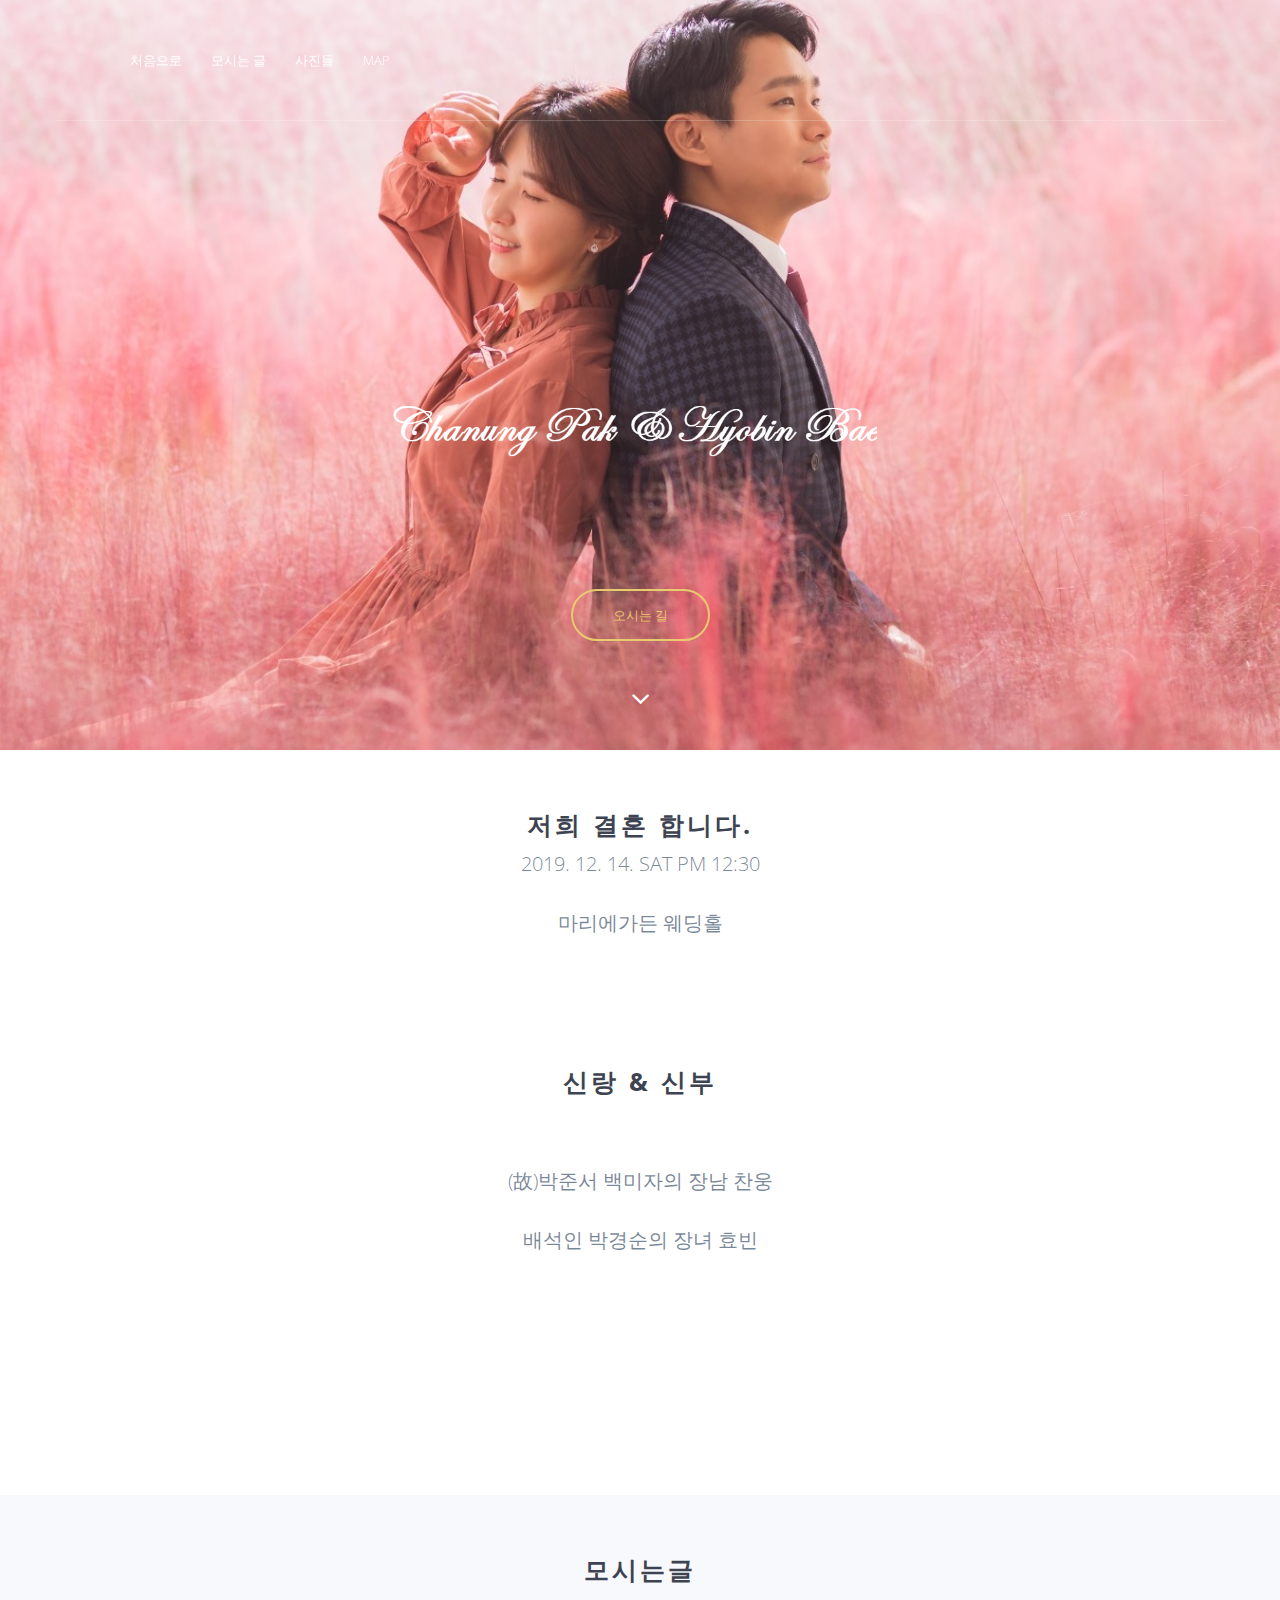
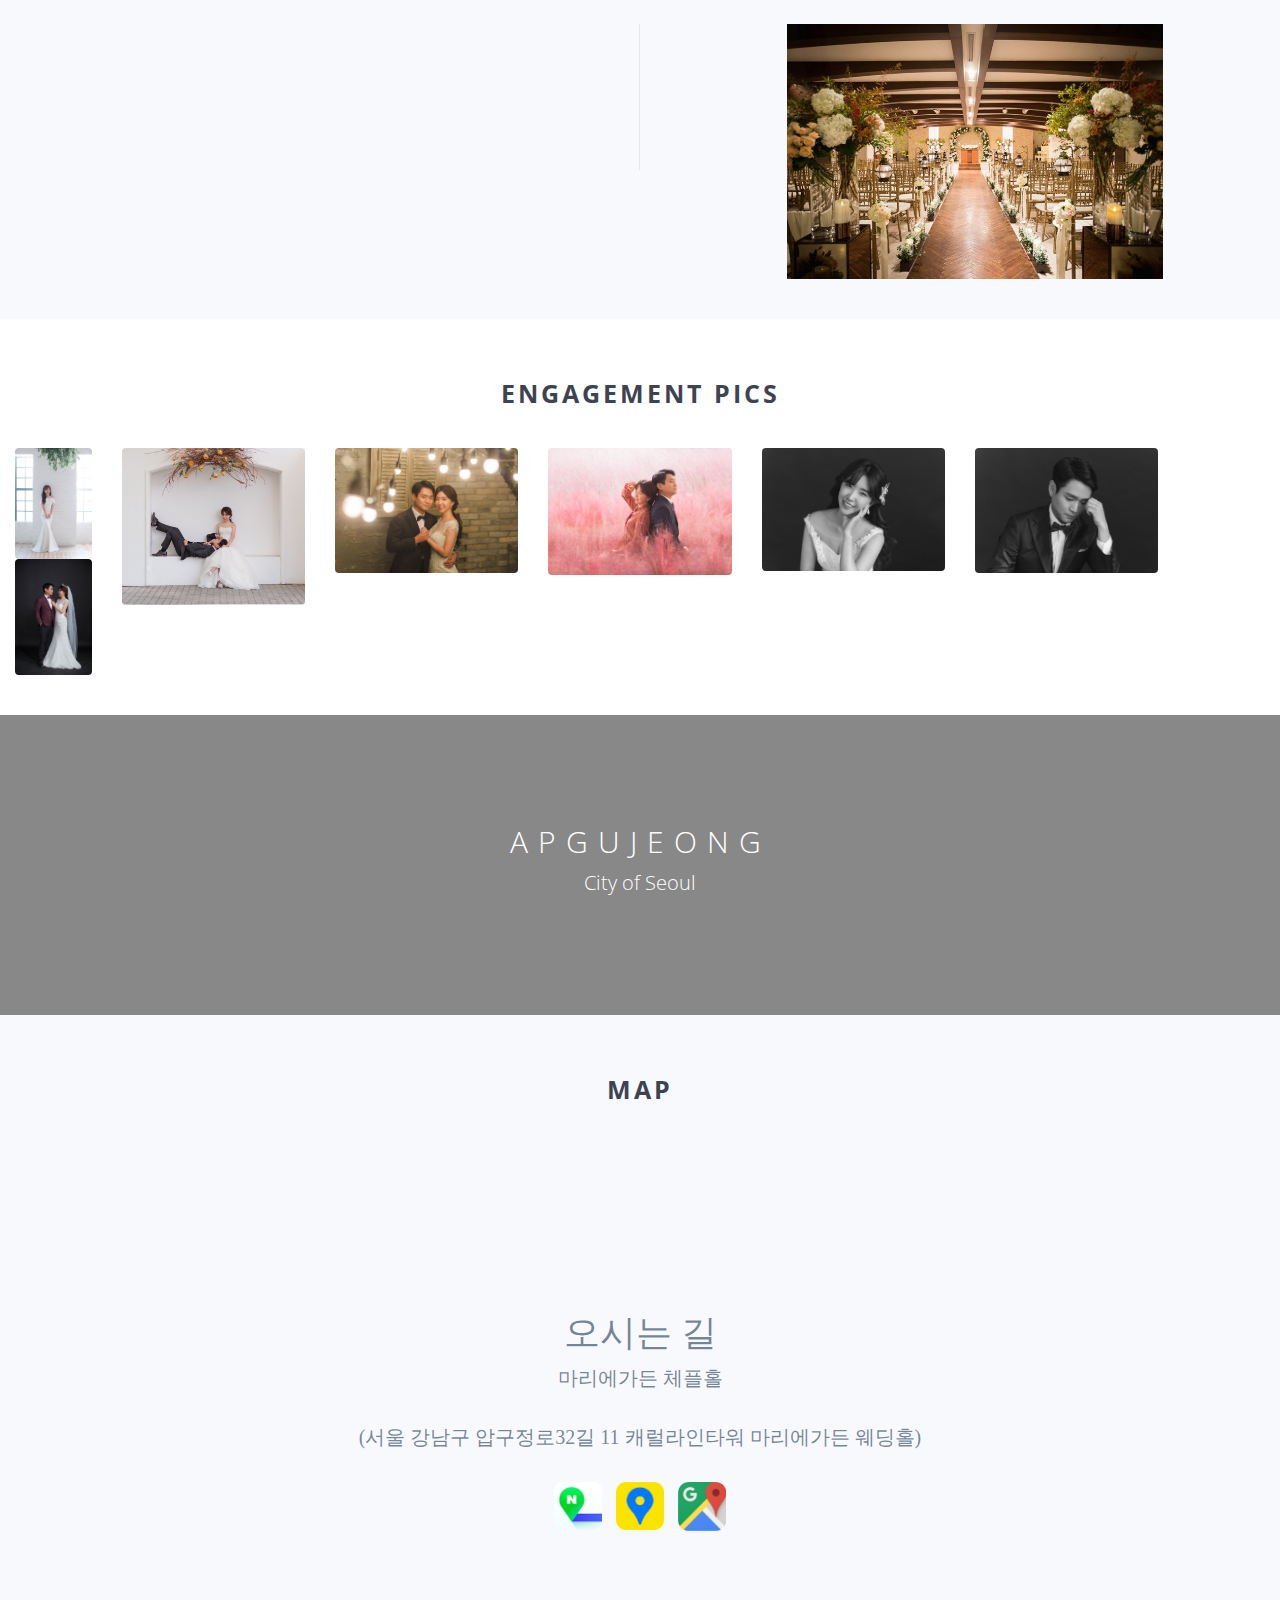
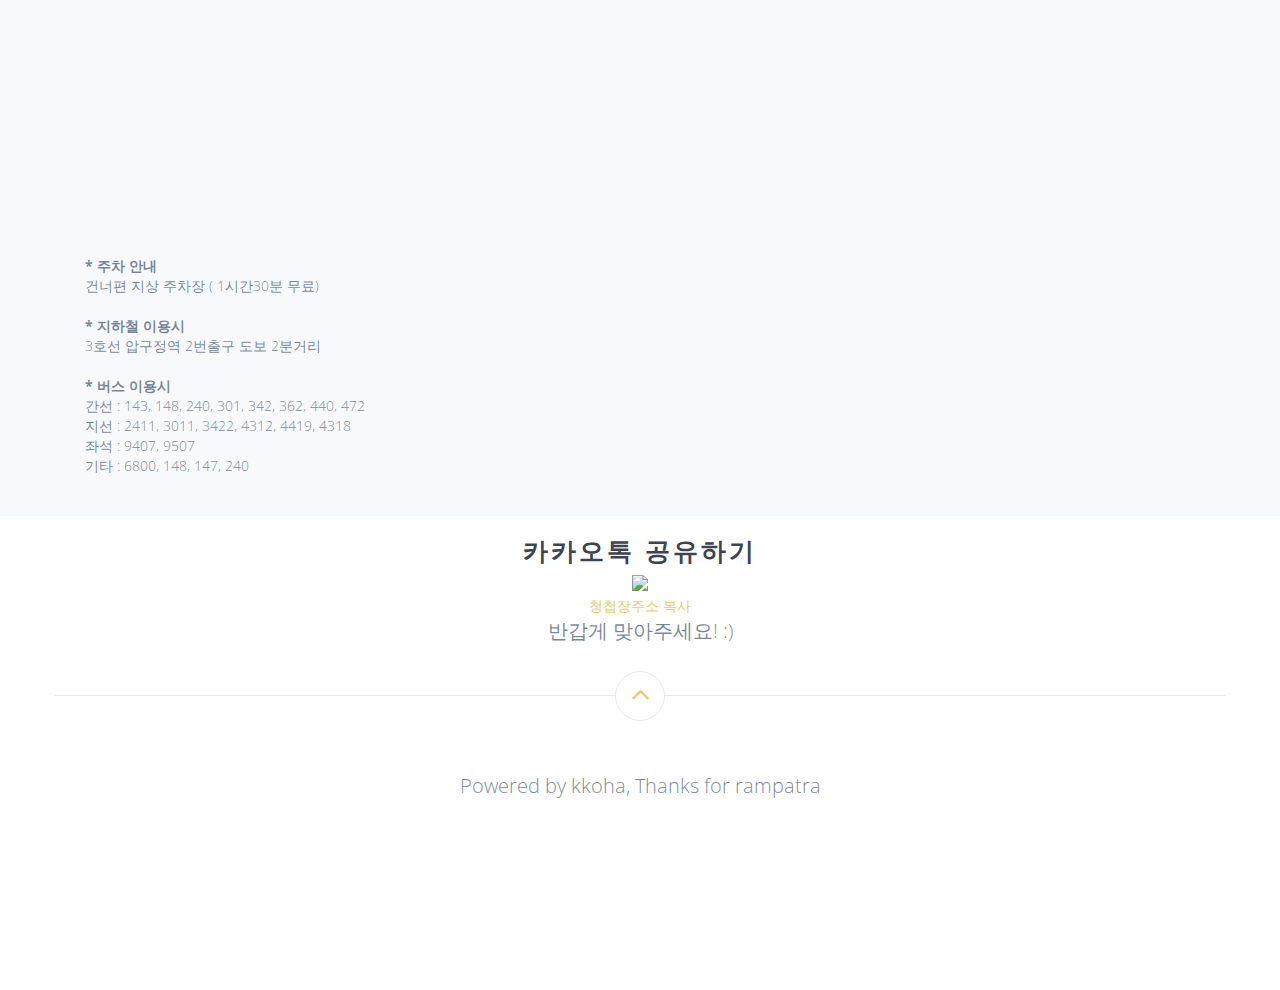
==== commit b41a2832: "Update index.html" ====
--- a/index.html
+++ b/index.html
@@ -17,6 +17,7 @@
     <meta property="og:title" content="박찬웅과 배효빈의 결혼식">
     <meta property="og:description" content="We would like to invite you to our big day.">
     <meta property="og:type" content="website">
+    <meta property="og:image" content="img/hero-min.jpg">
     <link rel="manifest" href="manifest.json">
     <link rel="mask-icon" href="safari-pinned-tab.svg" color="#5bbad5">
     <link rel="stylesheet" href="css/normalize.min.css">
@@ -132,7 +133,7 @@
 			<img src="img/chan.jpg" class="wp1"></div>
             <div class="col-md-6">
 			    <p>                   
-                    <p>박준서 백미자의 장남 찬웅 </p>
+                    <p>(故)박준서 백미자의 장남 찬웅 </p>
                     <p>배석인 박경순의 장녀 효빈</p>
                 </p>
             </div>
@@ -165,7 +166,7 @@
                 <div class="wp3" align="center">
                     <p><strong>사랑</strong>
                     으로 둘보다 나은 하나가 되는<br> 
-                    자리에 귀중한 시간을 내셔서 <br> 
+                    자리에 귀중한 시간을 내주시어 <br> 
                     저희 두 사람의 출발을 함께 <br>
                     기뻐해주시면 감사하겠습니다.
                 </div>
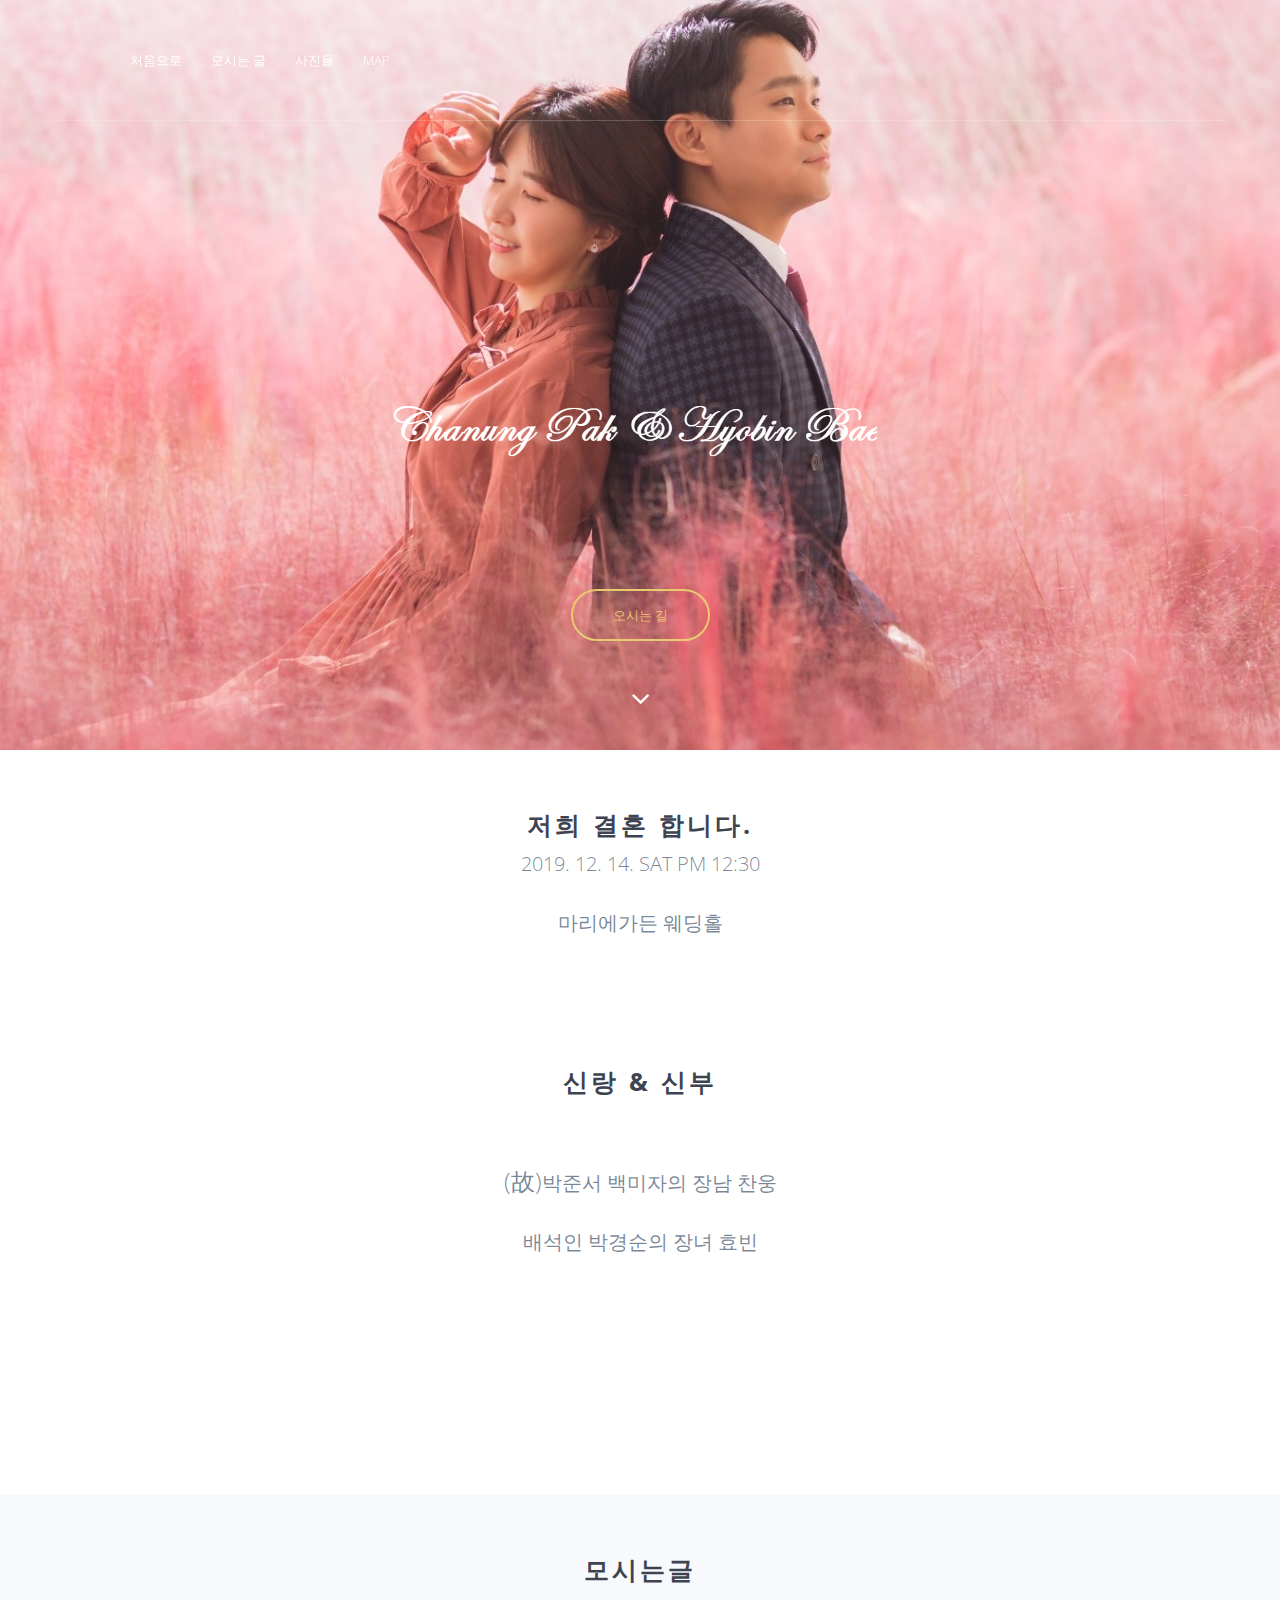
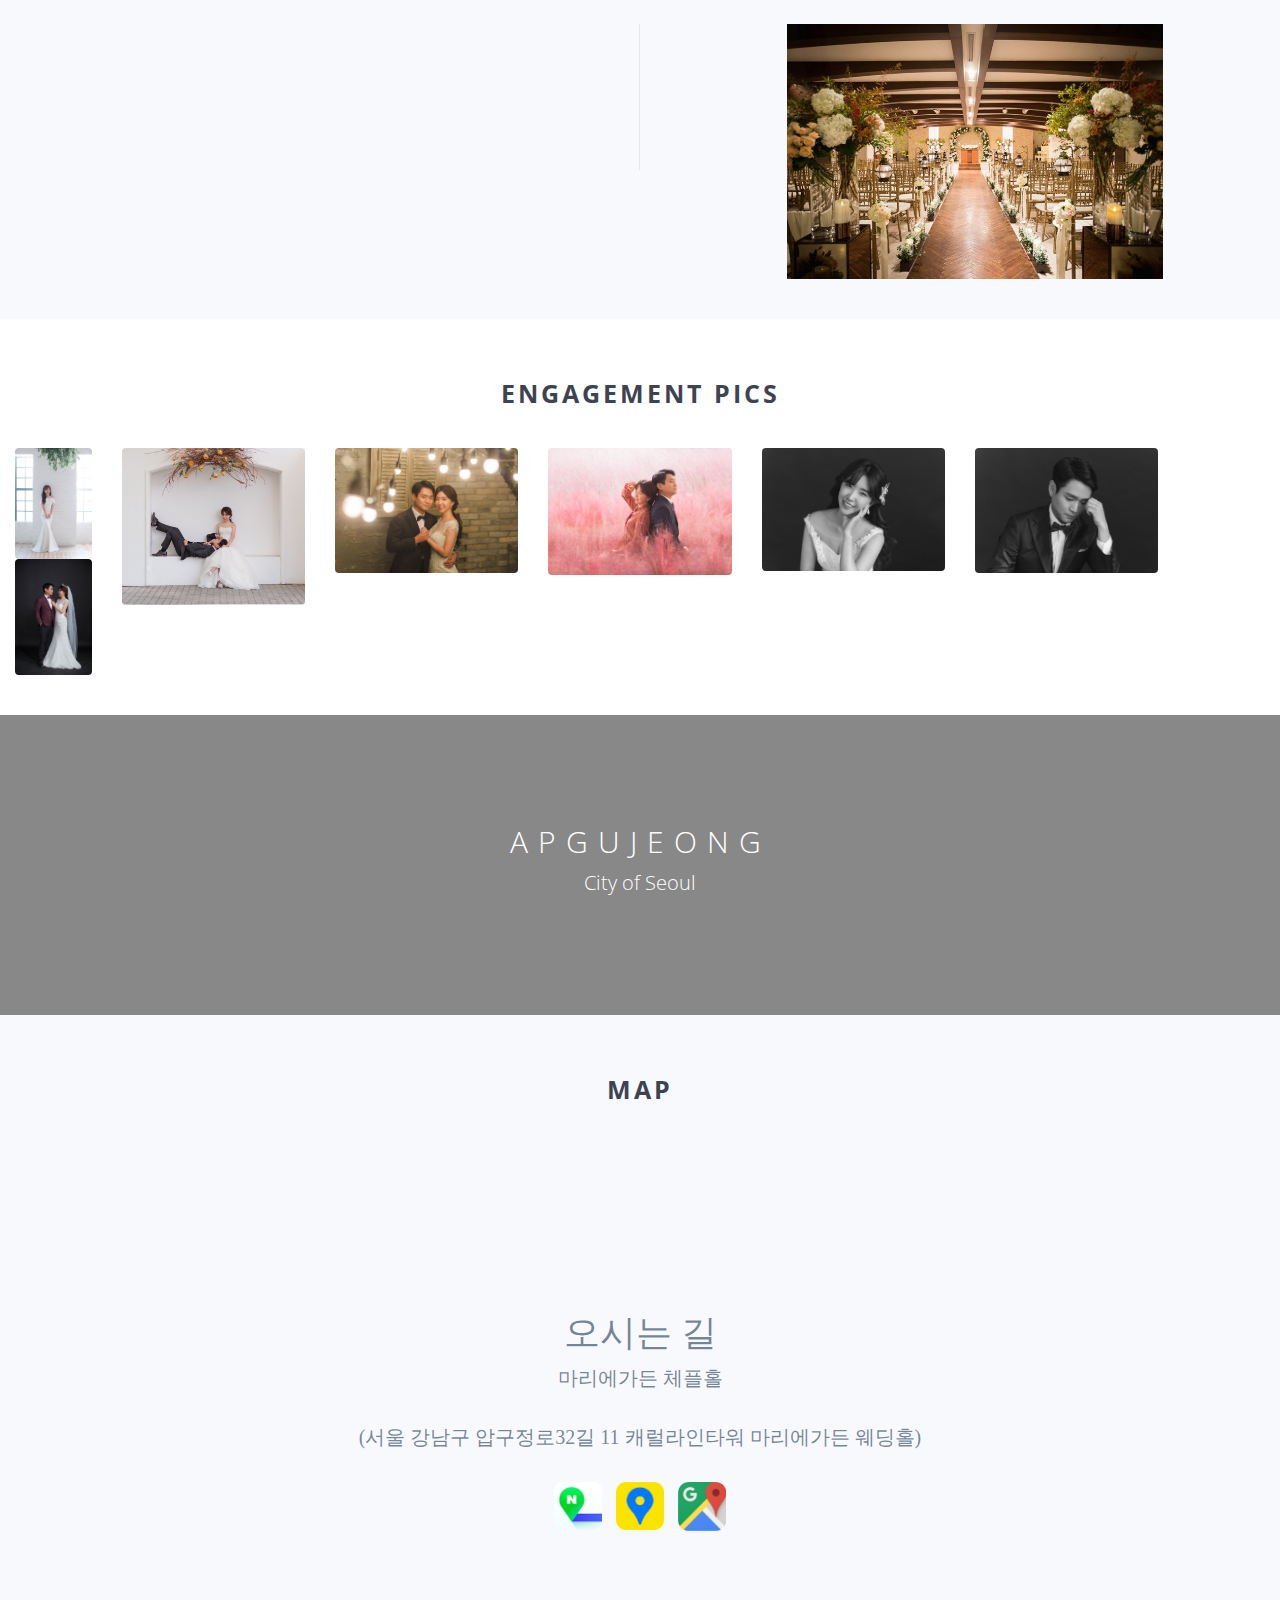
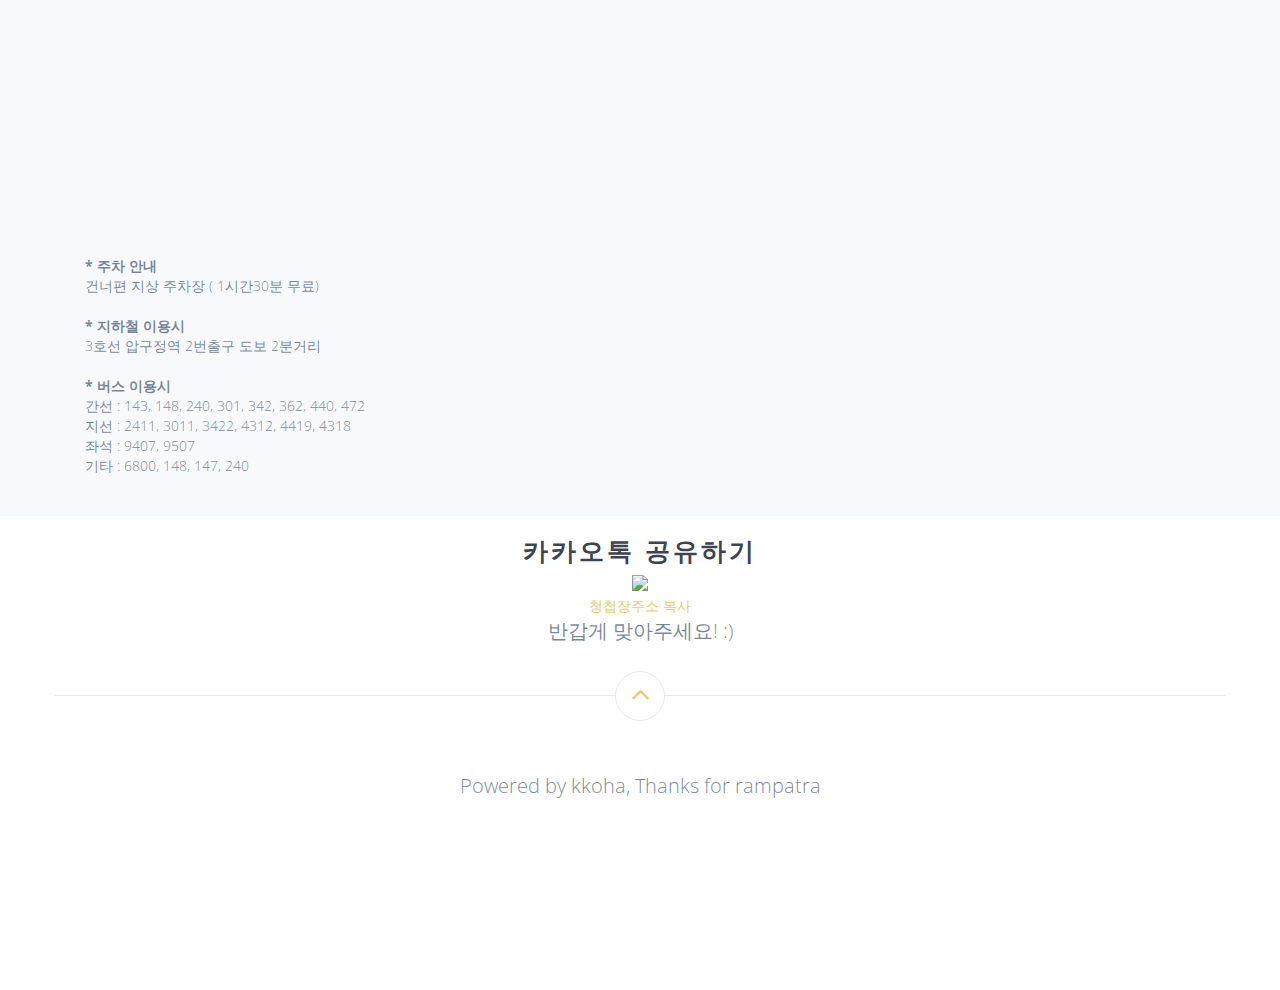
==== commit 8ae3dc47: "Update index.html" ====
--- a/index.html
+++ b/index.html
@@ -133,7 +133,7 @@
 			<img src="img/chan.jpg" class="wp1"></div>
             <div class="col-md-6">
 			    <p>                   
-                    <p>(故)박준서 백미자의 장남 찬웅 </p>
+                    <p><font size="5">(故)</font>박준서 백미자의 장남 찬웅 </p>
                     <p>배석인 박경순의 장녀 효빈</p>
                 </p>
             </div>
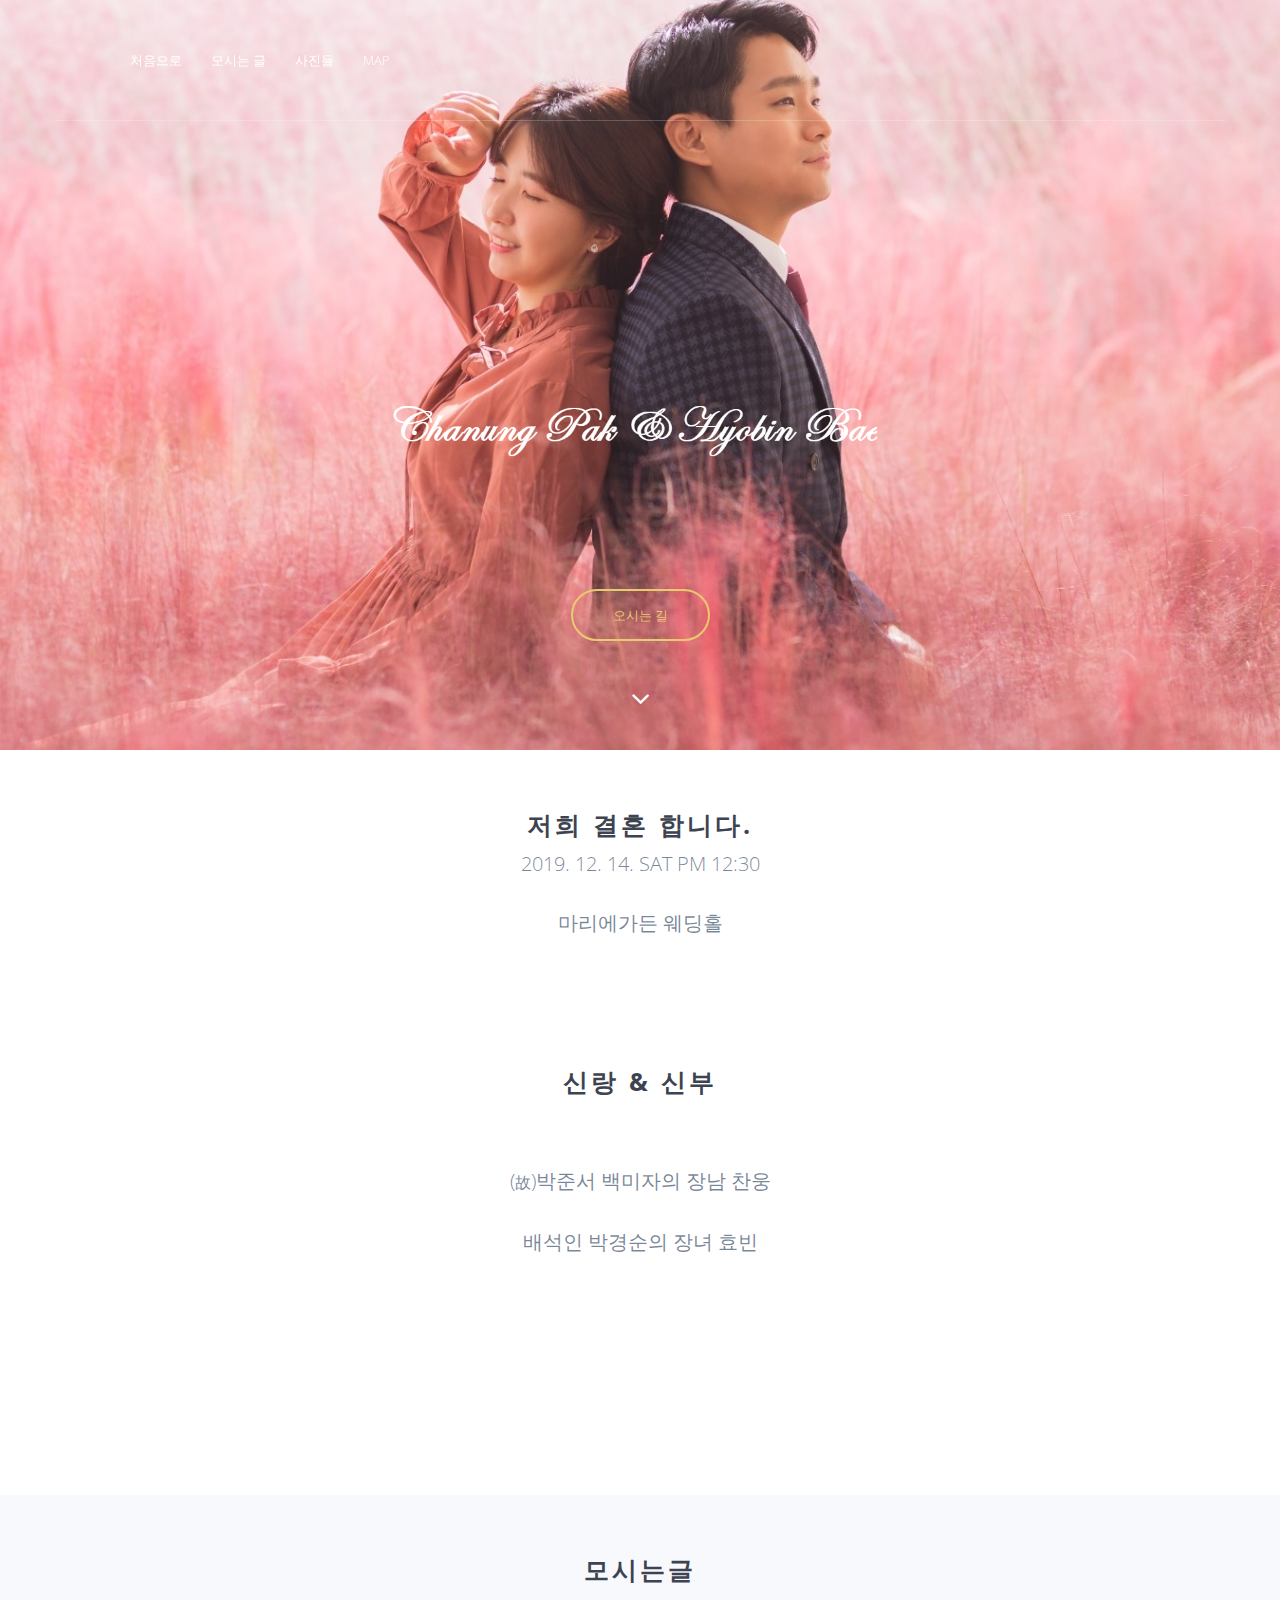
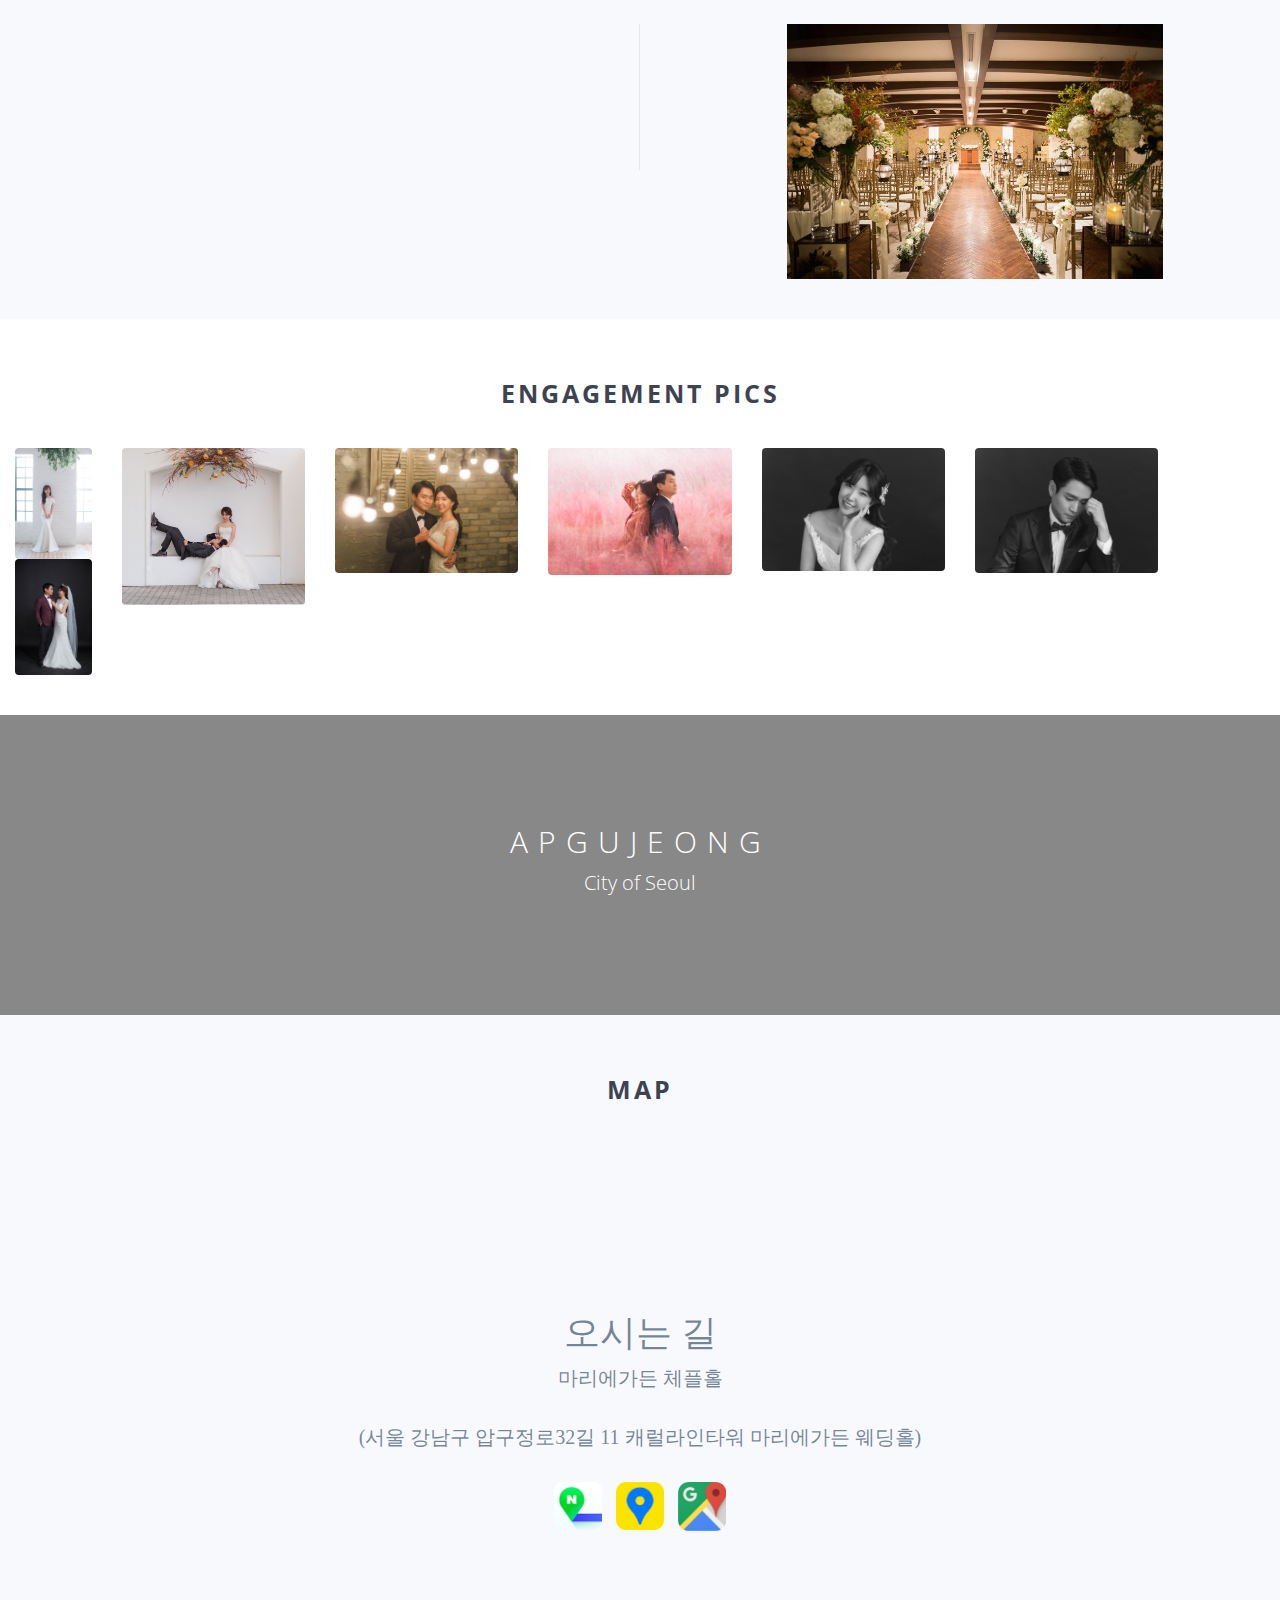
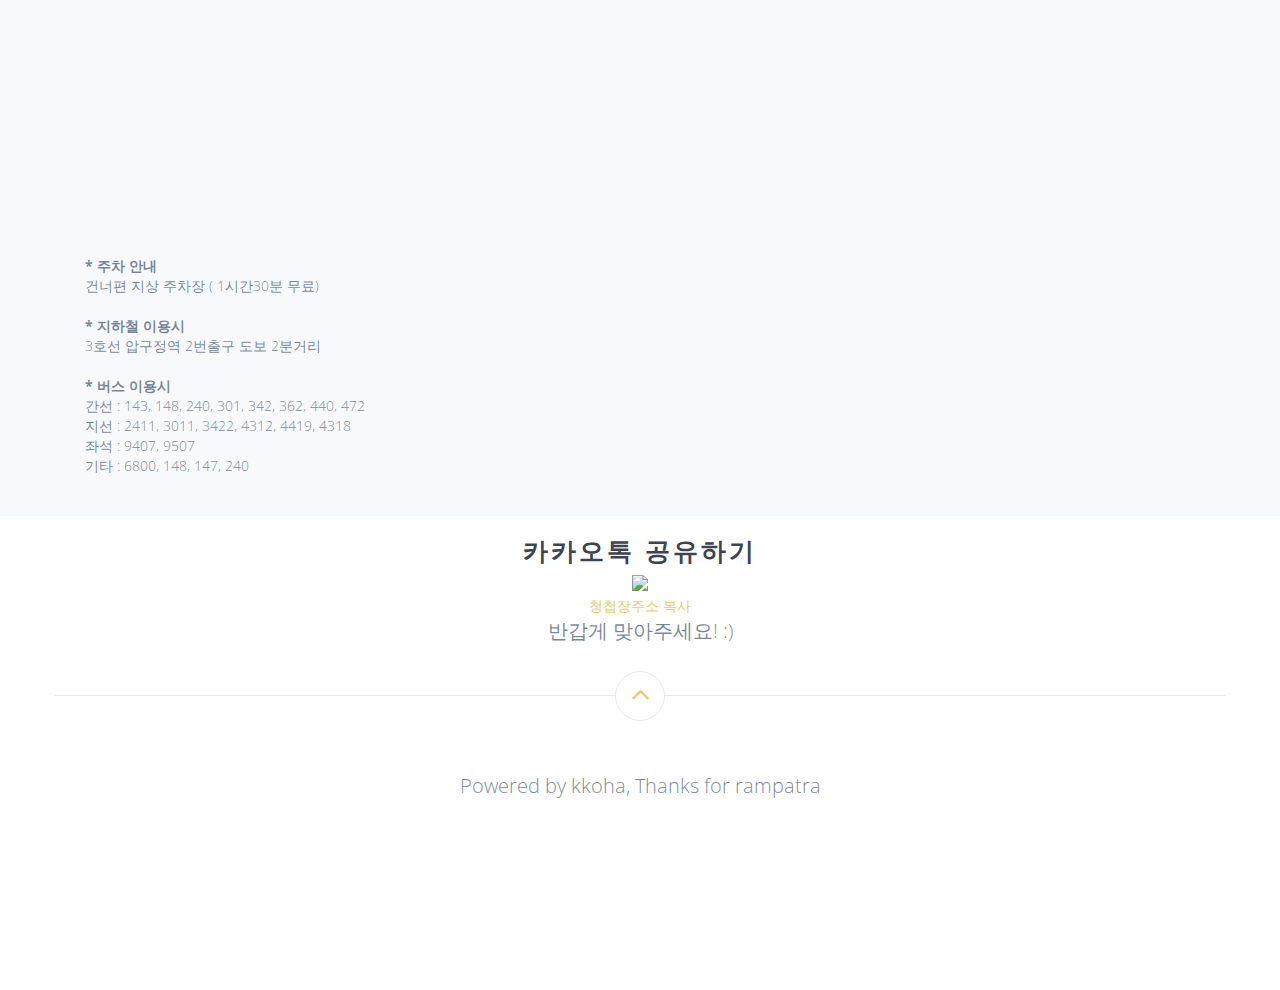
==== commit f3e5c919: "Update index.html" ====
--- a/index.html
+++ b/index.html
@@ -133,7 +133,7 @@
 			<img src="img/chan.jpg" class="wp1"></div>
             <div class="col-md-6">
 			    <p>                   
-                    <p><font size="5">(故)</font>박준서 백미자의 장남 찬웅 </p>
+                    <p>(<font size="3">故</font>)박준서 백미자의 장남 찬웅 </p>
                     <p>배석인 박경순의 장녀 효빈</p>
                 </p>
             </div>
